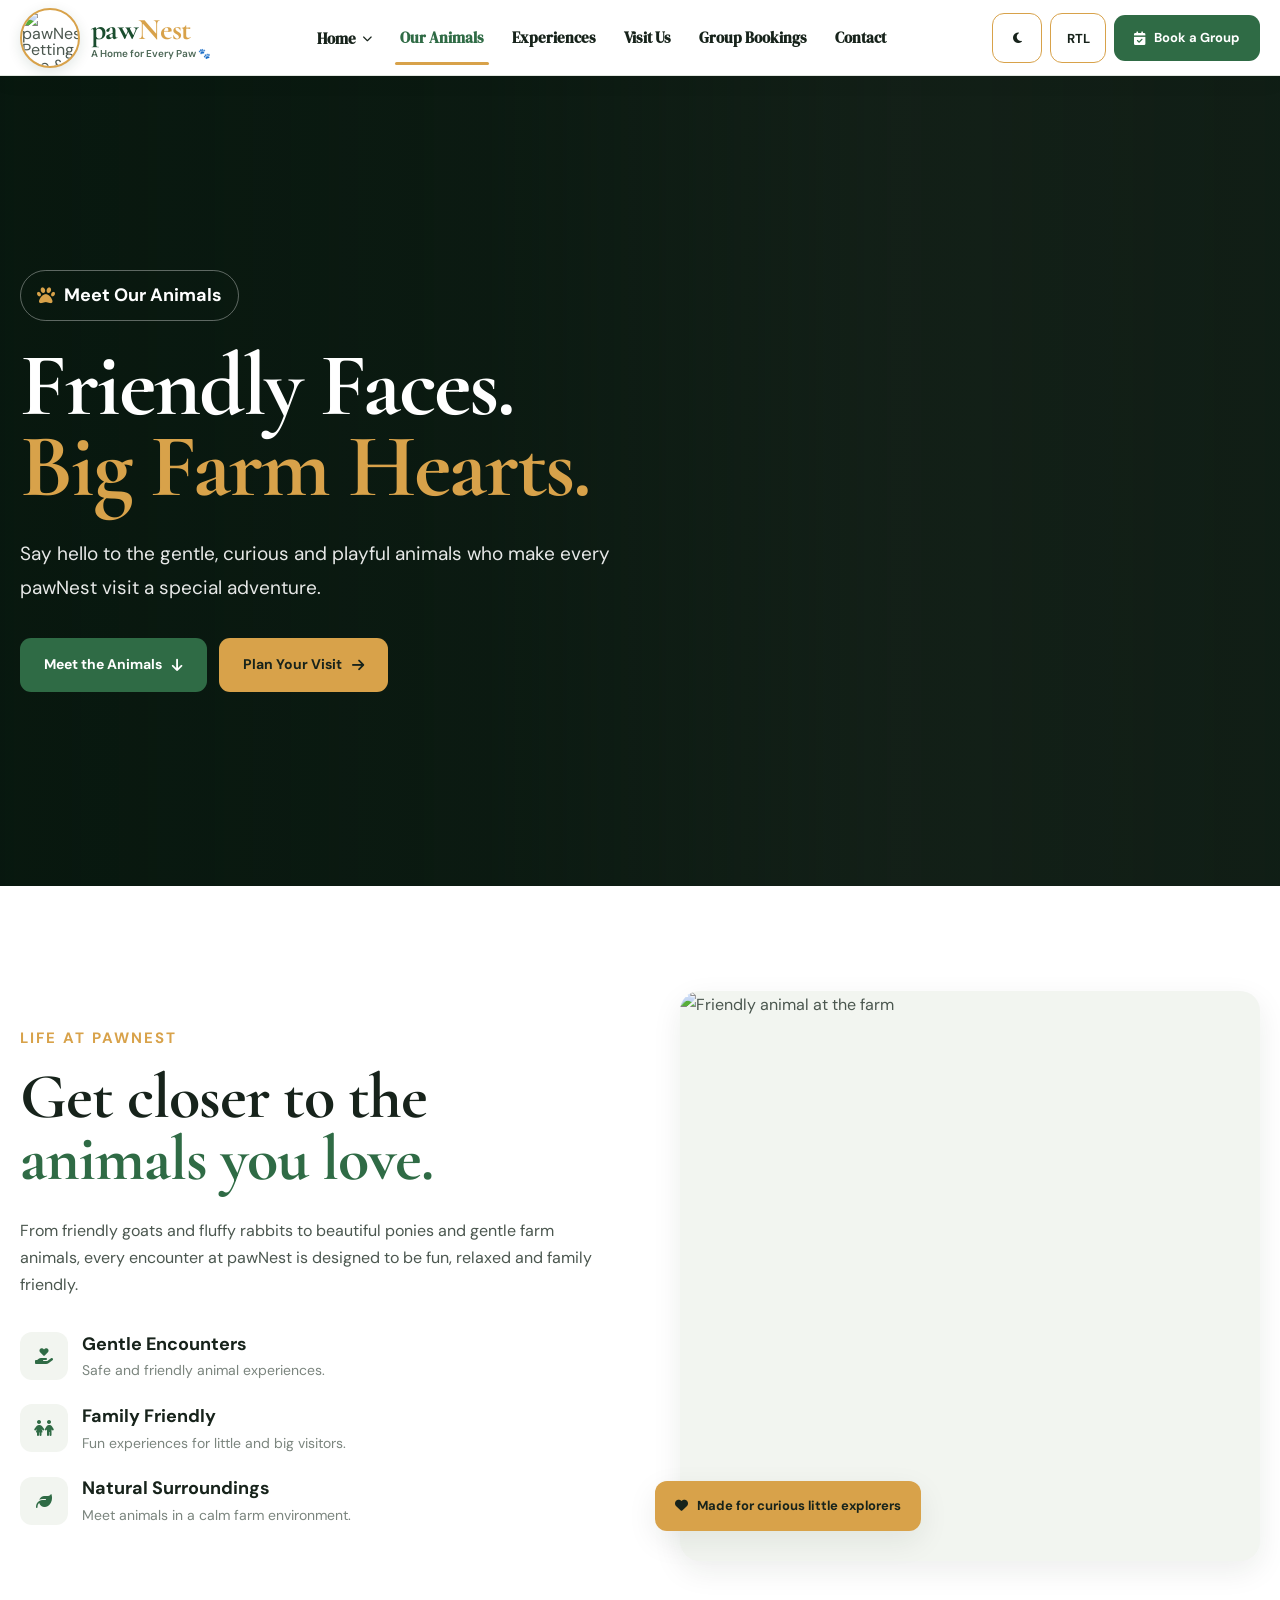
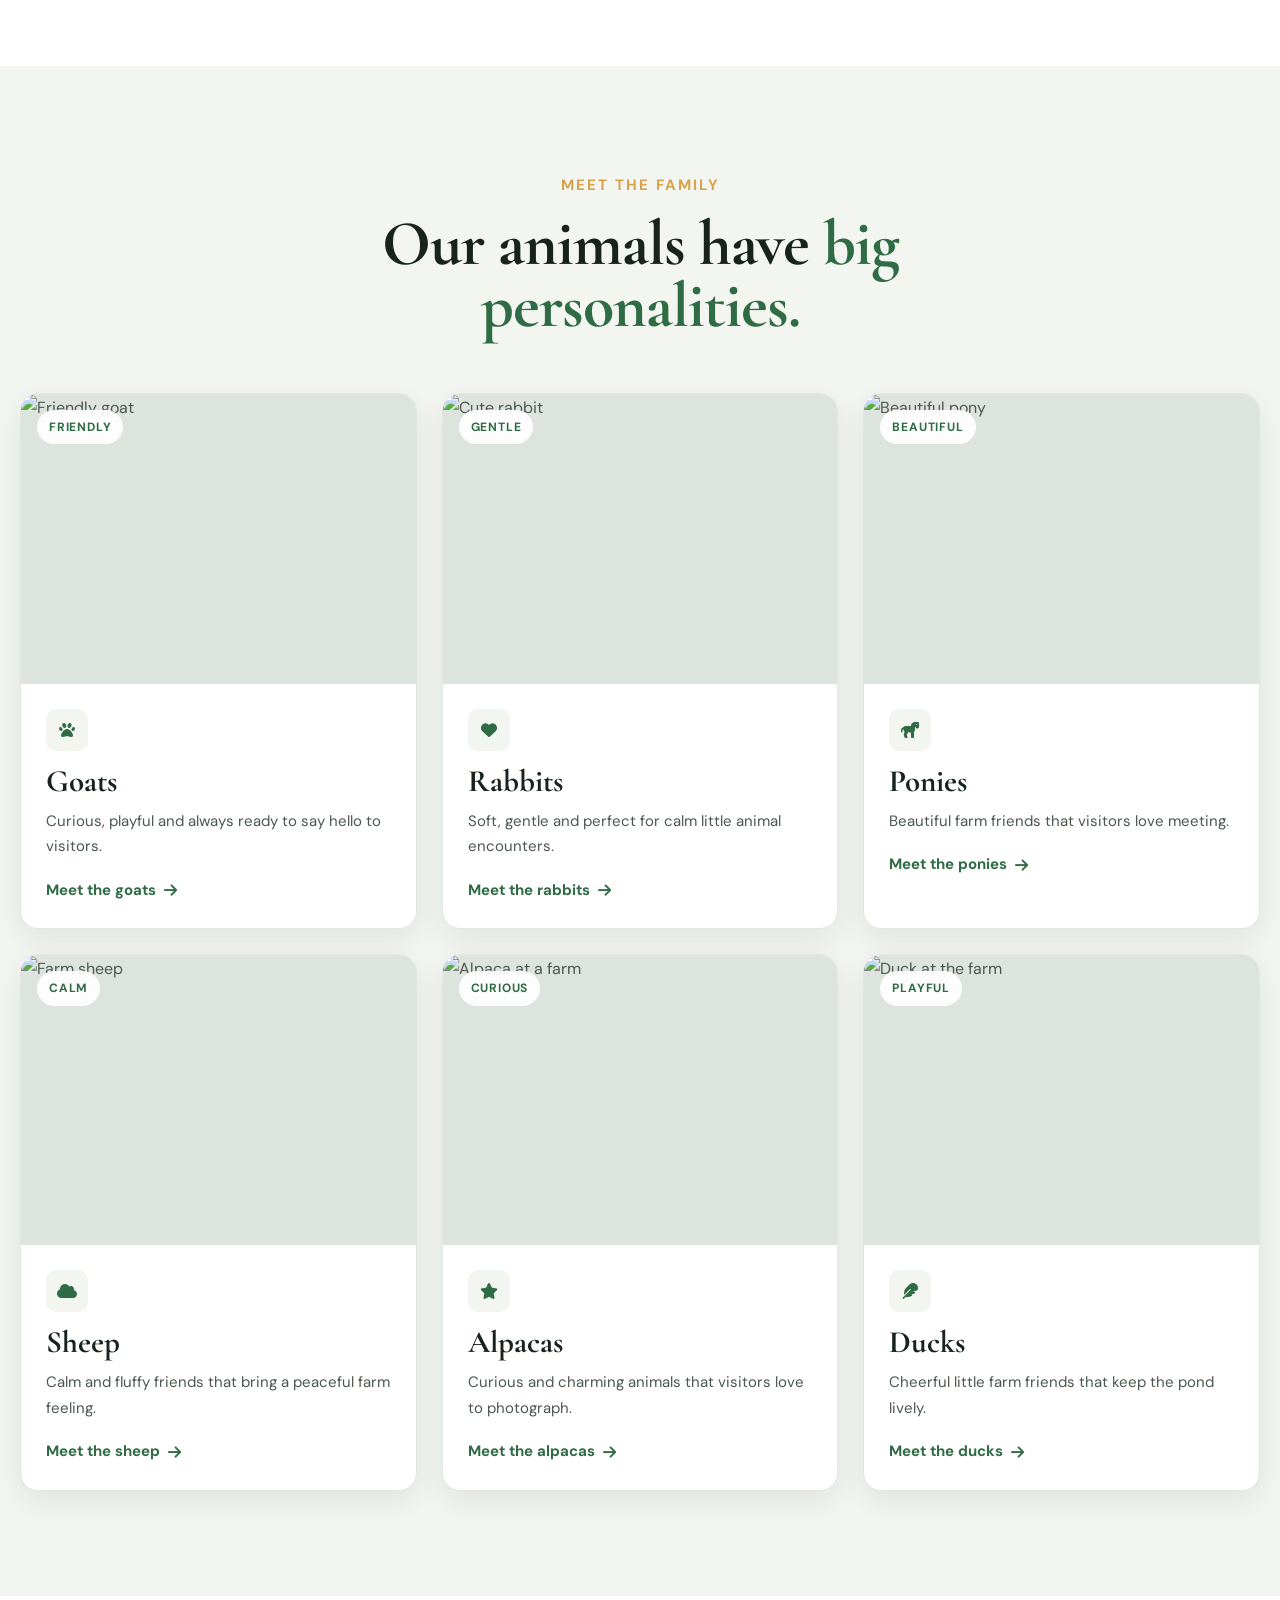
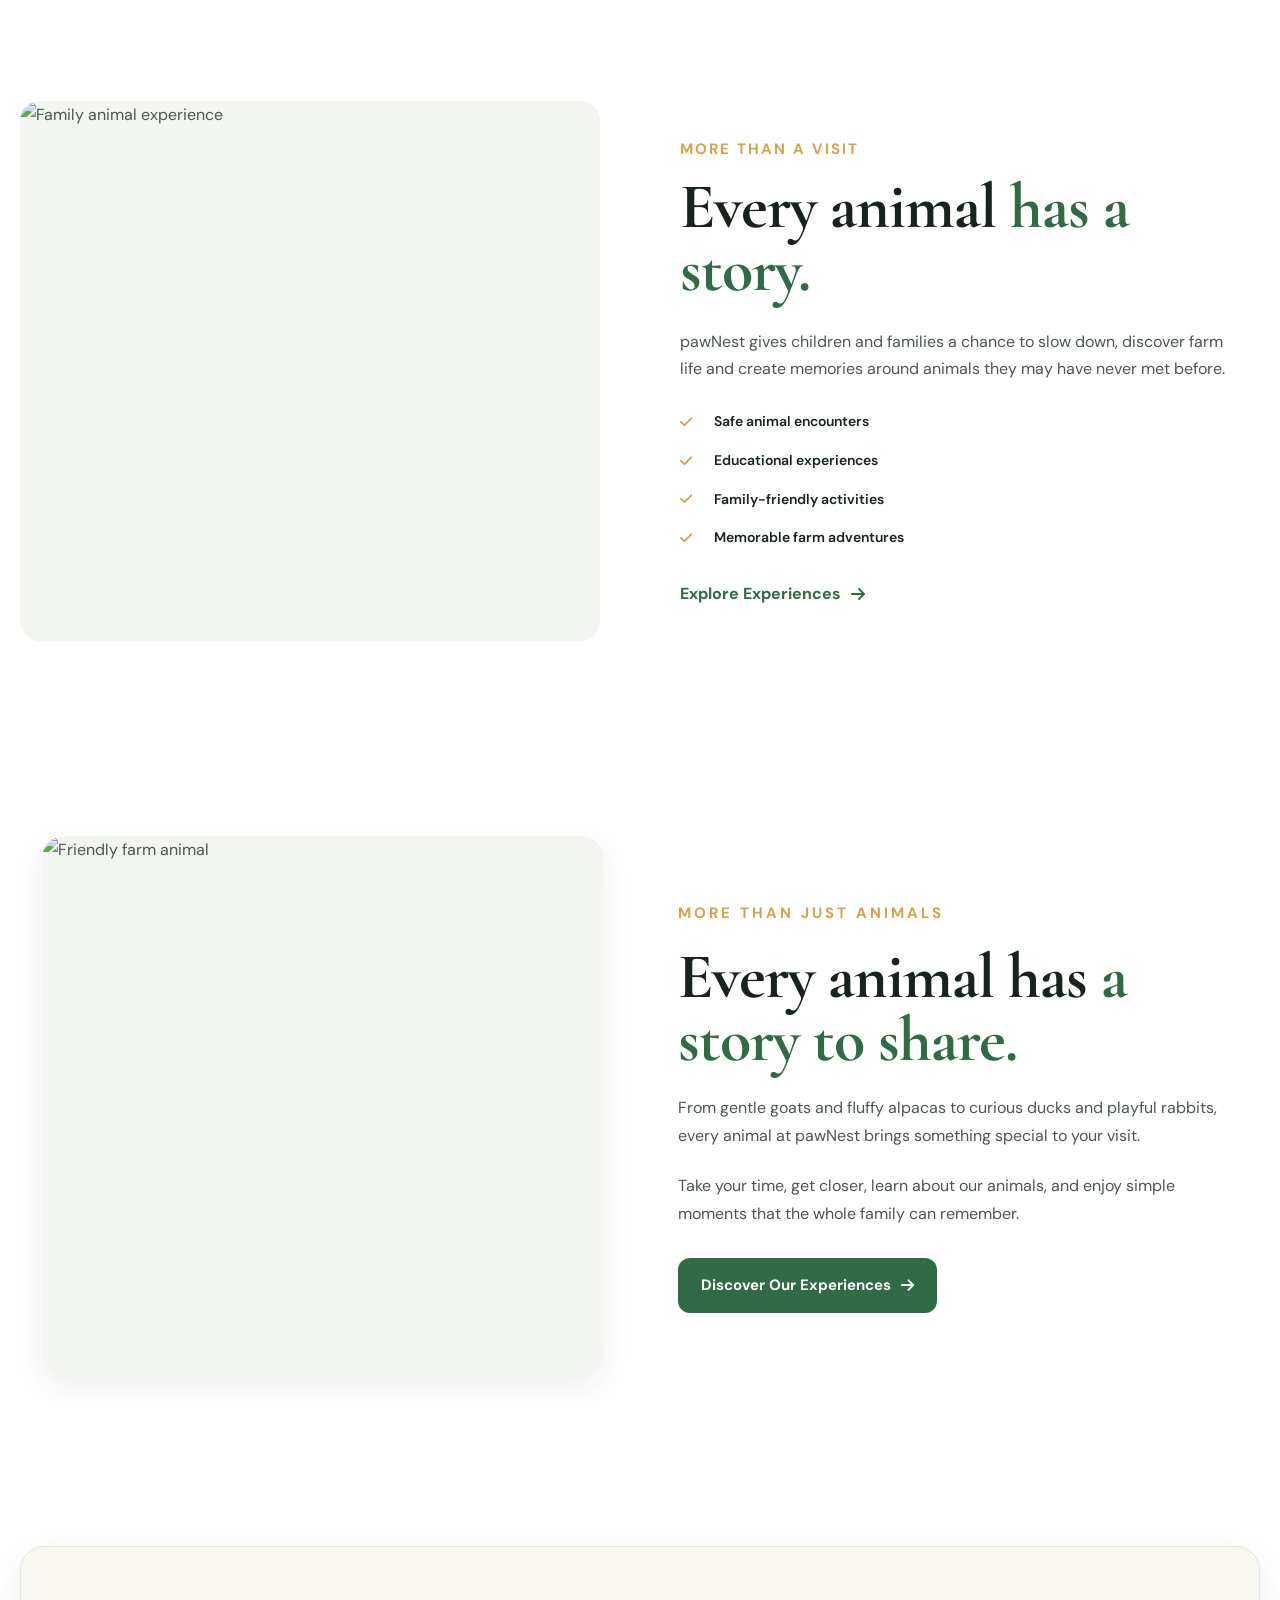
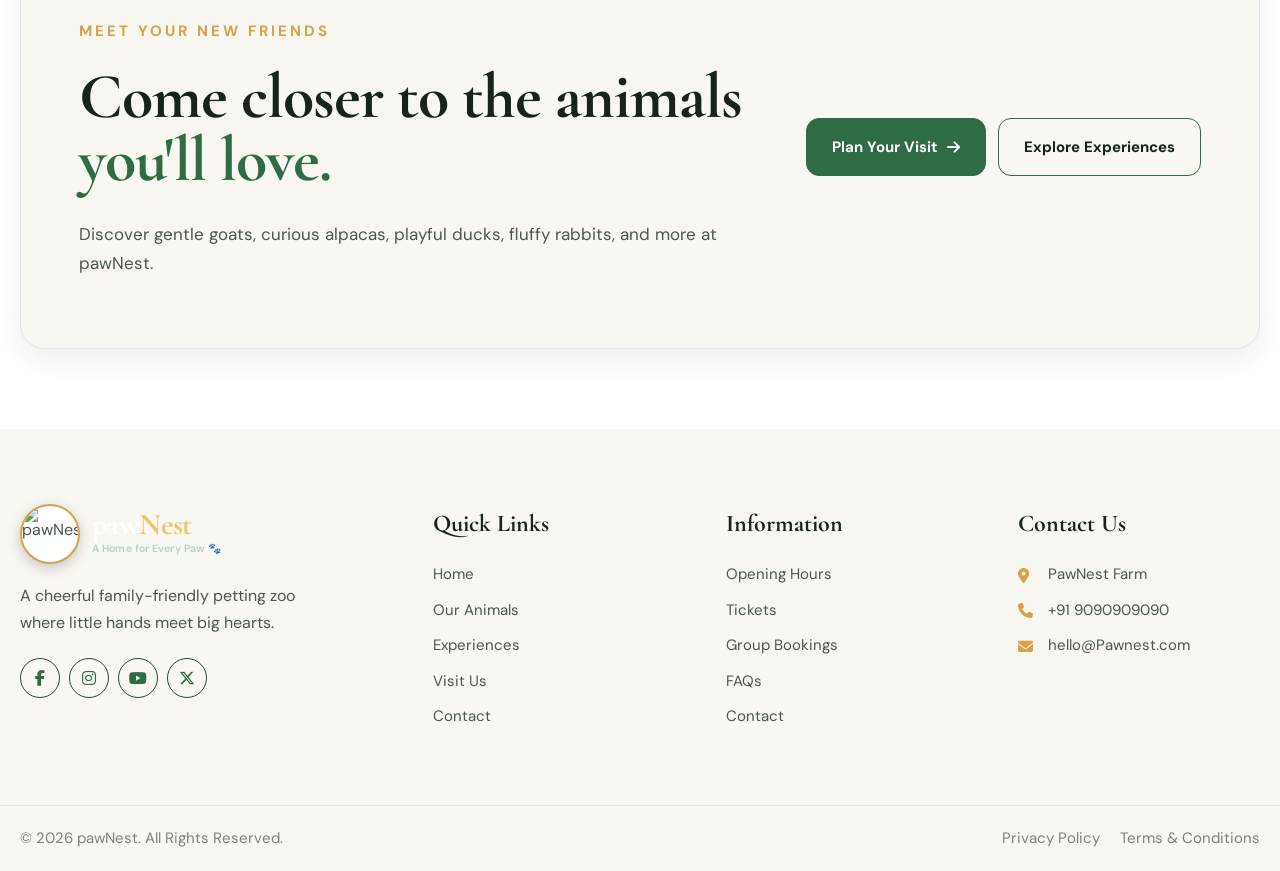
==== animals.html @ 0f644905 "Add files via upload" ====
<!DOCTYPE html>
<html lang="en" dir="ltr">

<head>
    <meta charset="UTF-8">
    <meta name="viewport" content="width=device-width, initial-scale=1.0">

    <title>Our Animals | pawNest</title>

    <!-- Google Fonts -->
    <link rel="preconnect" href="https://fonts.googleapis.com">
    <link rel="preconnect" href="https://fonts.gstatic.com" crossorigin>

    <link
        href="https://fonts.googleapis.com/css2?family=Cormorant+Garamond:ital,wght@0,500;0,600;0,700;1,600;1,700&family=DM+Sans:ital,wght@0,400;0,500;0,600;0,700;1,400&family=DM+Serif+Display:ital@0;1&display=swap"
        rel="stylesheet">

    <!-- Font Awesome -->
    <link
        rel="stylesheet"
        href="https://cdnjs.cloudflare.com/ajax/libs/font-awesome/6.5.2/css/all.min.css">

    <!-- CSS -->
    <link rel="stylesheet" href="animals.css">

    <!-- Instant Theme and RTL Initialization -->
    <style id="themeAntiFlash">html.dark-mode { background-color: #111814; color-scheme: dark; } html.dark-mode .header { background: rgba(24,33,27,0.96) !important; border-bottom-color: #2B3830 !important; }</style>
    <script>
        (function() {
            var theme = localStorage.getItem("farmTheme") || localStorage.getItem("zoopark-theme") || localStorage.getItem("pawnest-theme");
            if (theme === "dark") {
                document.documentElement.classList.add("dark-mode");
                if (document.body) {
                    document.body.classList.add("dark-mode");
                } else {
                    document.addEventListener("DOMContentLoaded", function() {
                        document.body.classList.add("dark-mode");
                    });
                }
            }
            var dir = localStorage.getItem("farmDirection") || localStorage.getItem("zoopark-direction");
            if (dir === "rtl") {
                document.documentElement.setAttribute("dir", "rtl");
            }
        })();
    </script>
</head>

<body>

    <!-- =====================================================
         HEADER
    ====================================================== -->

    <header class="header" id="header">

        <div class="header-container">

            <!-- LOGO -->

            <a href="index.html" class="logo">

                <span class="logo-image">
                    <img
                        src="photos/logo4.jpeg"
                        alt="pawNest Petting Zoo & Animal Farm">
                </span>

                <span class="logo-brand">

                    <span class="logo-text">
                        <span class="logo-main">paw</span><span class="logo-accent">Nest</span>
                    </span>

                    <small class="logo-caption">
                        A Home for Every Paw 🐾
                    </small>

                </span>

            </a>


            <!-- NAVIGATION -->

            <nav class="nav" id="mainNav">

                <div class="nav-item dropdown">

                    <button
                        class="nav-link dropdown-toggle"
                        id="homeDropdownBtn"
                        type="button">

                        Home

                        <i class="fa-solid fa-chevron-down"></i>

                    </button>

                    <div class="dropdown-menu">

                        <a href="index.html">
                            Home 1
                        </a>

                        <a href="home2.html">
                            Home 2
                        </a>

                    </div>

                </div>


                <div class="nav-item">

                    <a
                        href="animals.html"
                        class="nav-link active">

                        Our Animals

                    </a>

                </div>


                <div class="nav-item">

                    <a
                        href="experience.html"
                        class="nav-link">

                        Experiences

                    </a>

                </div>


                <div class="nav-item">

                    <a
                        href="visit.html"
                        class="nav-link">

                        Visit Us

                    </a>

                </div>


                <div class="nav-item">

                    <a
                        href="groupbooking.html"
                        class="nav-link">

                        Group Bookings

                    </a>

                </div>


                <div class="nav-item">

                    <a
                        href="contact.html"
                        class="nav-link">

                        Contact

                    </a>

                </div>

            </nav>


            <!-- HEADER ACTIONS -->

             <div class="header-actions">

            <button
                class="header-control"
                id="themeToggle"
                type="button"
                aria-label="Toggle dark mode"
            >
                <i class="fa-solid fa-moon"></i>
            </button>


            <button
                class="header-control"
                id="rtlToggle"
                type="button"
                aria-label="Toggle RTL layout"
            >
                <span>RTL</span>
            </button>


               


                <a
                    href="book.html"
                    class="header-cta">

                    <i class="fa-solid fa-calendar-check"></i>

                    Book a Group

                </a>

            </div>


            <!-- MOBILE MENU -->

            <button
                class="mobile-menu-btn"
                id="mobileMenuBtn"
                type="button"
                aria-label="Open menu">

                <i class="fa-solid fa-bars"></i>

            </button>

        </div>

    </header>



    <!-- =====================================================
         MAIN
    ====================================================== -->

    <main>


        <!-- =================================================
             HERO
        ================================================== -->

        <section class="animals-hero">

            <div class="animals-hero-image"></div>

            <div class="hero-overlay"></div>


            <div class="hero-content container reveal">

                <div class="hero-badge">

                    <i class="fa-solid fa-paw"></i>

                    Meet Our Animals

                </div>


                <h1>

                    Friendly Faces.

                    <span>
                        Big Farm Hearts.
                    </span>

                </h1>


                <p>
                    Say hello to the gentle, curious and playful animals
                    who make every pawNest visit a special adventure.
                </p>


                <div class="hero-buttons">

                    <a
                        href="#animals"
                        class="btn btn-primary">

                        Meet the Animals

                        <i class="fa-solid fa-arrow-down"></i>

                    </a>


                    <a
                        href="visit.html"
                        class="btn btn-secondary">

                        Plan Your Visit

                        <i class="fa-solid fa-arrow-right"></i>

                    </a>

                </div>

            </div>

        </section>



        <!-- =================================================
             INTRO
        ================================================== -->

        <section class="section animal-intro">

            <div class="container intro-grid">


                <div class="intro-content reveal-left">

                    <span class="section-label">
                        LIFE AT PAWNEST
                    </span>


                    <h2>

                        Get closer to the

                        <span>
                            animals you love.
                        </span>

                    </h2>


                    <p>
                        From friendly goats and fluffy rabbits to
                        beautiful ponies and gentle farm animals,
                        every encounter at pawNest is designed to be
                        fun, relaxed and family friendly.
                    </p>


                    <div class="intro-points">


                        <div class="intro-point">

                            <div class="point-icon">
                                <i class="fa-solid fa-hand-holding-heart"></i>
                            </div>

                            <div>

                                <h3>
                                    Gentle Encounters
                                </h3>

                                <p>
                                    Safe and friendly animal experiences.
                                </p>

                            </div>

                        </div>


                        <div class="intro-point">

                            <div class="point-icon">
                                <i class="fa-solid fa-children"></i>
                            </div>

                            <div>

                                <h3>
                                    Family Friendly
                                </h3>

                                <p>
                                    Fun experiences for little and big visitors.
                                </p>

                            </div>

                        </div>


                        <div class="intro-point">

                            <div class="point-icon">
                                <i class="fa-solid fa-leaf"></i>
                            </div>

                            <div>

                                <h3>
                                    Natural Surroundings
                                </h3>

                                <p>
                                    Meet animals in a calm farm environment.
                                </p>

                            </div>

                        </div>


                    </div>

                </div>


                <div class="intro-image reveal-right">

                    <div class="image-frame">

                        <img
                            src="https://images.unsplash.com/photo-1518791841217-8f162f1e1131?auto=format&fit=crop&w=1200&q=85"
                            alt="Friendly animal at the farm">

                    </div>


                    <div class="image-note">

                        <i class="fa-solid fa-heart"></i>

                        Made for curious little explorers

                    </div>

                </div>

            </div>

        </section>



        <!-- =================================================
             ANIMALS
        ================================================== -->

        <section
            class="section animals-section"
            id="animals">

            <div class="container">


                <div class="section-heading reveal">

                    <span class="section-label">
                        MEET THE FAMILY
                    </span>

                    <h2>

                        Our animals have

                        <span>
                            big personalities.
                        </span>

                    </h2>

                </div>


                <div class="animals-grid">


                    <!-- GOAT -->

                    <article class="animal-card reveal">

                        <div class="animal-image">

                            <img
                                src="https://images.unsplash.com/photo-1524024973431-2ad916746881?auto=format&fit=crop&w=900&q=85"
                                alt="Friendly goat">

                            <span class="animal-tag">
                                Friendly
                            </span>

                        </div>


                        <div class="animal-content">

                            <div class="animal-icon">
                                <i class="fa-solid fa-paw"></i>
                            </div>

                            <h3>
                                Goats
                            </h3>

                            <p>
                                Curious, playful and always ready
                                to say hello to visitors.
                            </p>

                            <a
                                href="#"
                                class="animal-link">

                                Meet the goats

                                <i class="fa-solid fa-arrow-right"></i>

                            </a>

                        </div>

                    </article>



                    <!-- RABBIT -->

                    <article class="animal-card reveal">

                        <div class="animal-image">

                            <img
                                src="https://images.unsplash.com/photo-1585110396000-c9ffd4e4b308?auto=format&fit=crop&w=900&q=85"
                                alt="Cute rabbit">

                            <span class="animal-tag">
                                Gentle
                            </span>

                        </div>


                        <div class="animal-content">

                            <div class="animal-icon">
                                <i class="fa-solid fa-heart"></i>
                            </div>

                            <h3>
                                Rabbits
                            </h3>

                            <p>
                                Soft, gentle and perfect for
                                calm little animal encounters.
                            </p>

                            <a
                                href="#"
                                class="animal-link">

                                Meet the rabbits

                                <i class="fa-solid fa-arrow-right"></i>

                            </a>

                        </div>

                    </article>



                    <!-- PONIES -->

                    <article class="animal-card reveal">

                        <div class="animal-image">

                            <img
                                src="https://images.unsplash.com/photo-1553284965-83fd3e82fa5a?auto=format&fit=crop&w=900&q=85"
                                alt="Beautiful pony">

                            <span class="animal-tag">
                                Beautiful
                            </span>

                        </div>


                        <div class="animal-content">

                            <div class="animal-icon">
                                <i class="fa-solid fa-horse"></i>
                            </div>

                            <h3>
                                Ponies
                            </h3>

                            <p>
                                Beautiful farm friends that
                                visitors love meeting.
                            </p>

                            <a
                                href="#"
                                class="animal-link">

                                Meet the ponies

                                <i class="fa-solid fa-arrow-right"></i>

                            </a>

                        </div>

                    </article>



                    <!-- SHEEP -->

                    <article class="animal-card reveal">

                        <div class="animal-image">

                            <img
                                src="https://images.unsplash.com/photo-1484557985045-edf25e08da73?auto=format&fit=crop&w=900&q=85"
                                alt="Farm sheep">

                            <span class="animal-tag">
                                Calm
                            </span>

                        </div>


                        <div class="animal-content">

                            <div class="animal-icon">
                                <i class="fa-solid fa-cloud"></i>
                            </div>

                            <h3>
                                Sheep
                            </h3>

                            <p>
                                Calm and fluffy friends that
                                bring a peaceful farm feeling.
                            </p>

                            <a
                                href="#"
                                class="animal-link">

                                Meet the sheep

                                <i class="fa-solid fa-arrow-right"></i>

                            </a>

                        </div>

                    </article>



                    <!-- ALPACAS -->

                    <article class="animal-card reveal">

                        <div class="animal-image">

                            <img
                                src="https://images.unsplash.com/photo-1516467508483-a7212febe31a?auto=format&fit=crop&w=1200&q=85"
                                alt="Alpaca at a farm">

                            <span class="animal-tag">
                                Curious
                            </span>

                        </div>


                        <div class="animal-content">

                            <div class="animal-icon">
                                <i class="fa-solid fa-star"></i>
                            </div>

                            <h3>
                                Alpacas
                            </h3>

                            <p>
                                Curious and charming animals
                                that visitors love to photograph.
                            </p>

                            <a
                                href="#"
                                class="animal-link">

                                Meet the alpacas

                                <i class="fa-solid fa-arrow-right"></i>

                            </a>

                        </div>

                    </article>



                    <!-- DUCKS -->

                    <article class="animal-card reveal">

                        <div class="animal-image">

                            <img
                                src="https://images.unsplash.com/photo-1548550023-2bdb3c5beed7?auto=format&fit=crop&w=1200&q=85"
                                alt="Duck at the farm">

                            <span class="animal-tag">
                                Playful
                            </span>

                        </div>


                        <div class="animal-content">

                            <div class="animal-icon">
                                <i class="fa-solid fa-feather"></i>
                            </div>

                            <h3>
                                Ducks
                            </h3>

                            <p>
                                Cheerful little farm friends
                                that keep the pond lively.
                            </p>

                            <a
                                href="#"
                                class="animal-link">

                                Meet the ducks

                                <i class="fa-solid fa-arrow-right"></i>

                            </a>

                        </div>

                    </article>

                </div>

            </div>

        </section>



        <!-- =================================================
             EXPERIENCE
        ================================================== -->

        <section class="section animal-experience">

            <div class="container experience-layout">


                <div class="experience-image reveal-left">

                    <img
                        src="https://images.unsplash.com/photo-1596461404969-9ae70f2830c1?auto=format&fit=crop&w=1200&q=85"
                        alt="Family animal experience">

                </div>


                <div class="experience-content reveal-right">

                    <span class="section-label">
                        MORE THAN A VISIT
                    </span>


                    <h2>

                        Every animal

                        <span>
                            has a story.
                        </span>

                    </h2>


                    <p>
                        pawNest gives children and families a chance
                        to slow down, discover farm life and create
                        memories around animals they may have never
                        met before.
                    </p>


                    <div class="experience-features">

                        <div>
                            <i class="fa-solid fa-check"></i>
                            Safe animal encounters
                        </div>

                        <div>
                            <i class="fa-solid fa-check"></i>
                            Educational experiences
                        </div>

                        <div>
                            <i class="fa-solid fa-check"></i>
                            Family-friendly activities
                        </div>

                        <div>
                            <i class="fa-solid fa-check"></i>
                            Memorable farm adventures
                        </div>

                    </div>


                    <a
                        href="experience.html"
                        class="text-button">

                        Explore Experiences

                        <i class="fa-solid fa-arrow-right"></i>

                    </a>

                </div>

            </div>

        </section>



        <!-- =================================================
             ANIMAL STORY
        ================================================== -->

        <section class="animal-story-section">

            <div class="animal-story-container">


                <div class="animal-story-image">

                    <img
                        src="https://images.unsplash.com/photo-1530281700549-e82e7bf110d6?auto=format&fit=crop&w=1400&q=85"
                        alt="Friendly farm animal">

                </div>


                <div class="animal-story-content">

                    <span class="section-eyebrow">
                        MORE THAN JUST ANIMALS
                    </span>


                    <h2>

                        Every animal has

                        <span>
                            a story to share.
                        </span>

                    </h2>


                    <p>
                        From gentle goats and fluffy alpacas to curious ducks
                        and playful rabbits, every animal at pawNest brings
                        something special to your visit.
                    </p>


                    <p>
                        Take your time, get closer, learn about our animals,
                        and enjoy simple moments that the whole family can remember.
                    </p>


                    <a
                        href="experience.html"
                        class="story-btn">

                        Discover Our Experiences

                        <i class="fa-solid fa-arrow-right"></i>

                    </a>

                </div>

            </div>

        </section>



        <!-- =================================================
             CTA
        ================================================== -->

        <section class="animals-cta-section">

            <div class="animals-cta">


                <div class="animals-cta-content">

                    <span class="cta-eyebrow">
                        MEET YOUR NEW FRIENDS
                    </span>


                    <h2>

                        Come closer to the animals

                        <span>
                            you'll love.
                        </span>

                    </h2>


                    <p>
                        Discover gentle goats, curious alpacas, playful ducks,
                        fluffy rabbits, and more at pawNest.
                    </p>

                </div>


                <div class="animals-cta-actions">

                    <a
                        href="visit.html"
                        class="cta-btn cta-primary">

                        Plan Your Visit

                        <i class="fa-solid fa-arrow-right"></i>

                    </a>


                    <a
                        href="experience.html"
                        class="cta-btn cta-secondary">

                        Explore Experiences

                    </a>

                </div>

            </div>

        </section>



    </main>



    <!-- =====================================================
         FOOTER
    ====================================================== -->

    <footer class="footer">

        <div class="footer-main">

            <div class="container footer-grid">


                <!-- BRAND -->

                <div class="footer-brand">

                    <a
                        href="index.html"
                        class="footer-logo">

                        <span class="footer-logo-image">

                            <img
                                src="photos/logo4.jpeg"
                                alt="pawNest">

                        </span>


                        <span class="footer-logo-brand">

                            <span class="footer-logo-text">

                                <span class="logo-main">
                                    paw
                                </span>

                                <span class="logo-accent">
                                    Nest
                                </span>

                            </span>


                            <small class="footer-logo-caption">
                                A Home for Every Paw 🐾
                            </small>

                        </span>

                    </a>


                    <p>
                        A cheerful family-friendly petting zoo
                        where little hands meet big hearts.
                    </p>


                    <div class="social-links">

                        <a href="#" aria-label="Facebook">
                            <i class="fa-brands fa-facebook-f"></i>
                        </a>

                        <a href="#" aria-label="Instagram">
                            <i class="fa-brands fa-instagram"></i>
                        </a>

                        <a href="#" aria-label="YouTube">
                            <i class="fa-brands fa-youtube"></i>
                        </a>

                        <a href="#" aria-label="X">
                            <i class="fa-brands fa-x-twitter"></i>
                        </a>

                    </div>

                </div>



                <!-- QUICK LINKS -->

                <div class="footer-column">

                    <h3>
                        Quick Links
                    </h3>

                    <a href="index.html">
                        Home
                    </a>

                    <a href="animals.html">
                        Our Animals
                    </a>

                    <a href="experience.html">
                        Experiences
                    </a>

                    <a href="visit.html">
                        Visit Us
                    </a>

                    <a href="contact.html">
                        Contact
                    </a>

                </div>



                <!-- INFORMATION -->

                <div class="footer-column">

                    <h3>
                        Information
                    </h3>

                    <a href="visit.html">
                        Opening Hours
                    </a>

                    <a href="visit.html">
                        Tickets
                    </a>

                    <a href="groupbooking.html">
                        Group Bookings
                    </a>

                    <a href="#">
                        FAQs
                    </a>

                    <a href="contact.html">
                        Contact
                    </a>

                </div>



                <!-- CONTACT -->

                <div class="footer-column contact-column">

                    <h3>
                        Contact Us
                    </h3>


                    <a href="#">

                        <i class="fa-solid fa-location-dot"></i>

                        PawNest Farm

                    </a>


                    <a href="tel:+919090909090">

                        <i class="fa-solid fa-phone"></i>

                        +91 9090909090

                    </a>


                    <a href="mailto:hello@pawnest.com">

                        <i class="fa-solid fa-envelope"></i>

                        hello@Pawnest.com

                    </a>

                </div>

            </div>

        </div>



        <!-- FOOTER BOTTOM -->

        <div class="footer-bottom">

            <div class="container footer-bottom-inner">

                <p>
                    © 2026 pawNest. All Rights Reserved.
                </p>


                <div>

                    <a href="#">
                        Privacy Policy
                    </a>

                    <a href="#">
                        Terms & Conditions
                    </a>

                </div>

            </div>

        </div>

    </footer>



    <script src="animals.js"></script>

</body>
</html>
---- animals.css ----
/* =========================================================
   PAWNEST — OUR ANIMALS
========================================================= */

@import url('https://fonts.googleapis.com/css2?family=Cormorant+Garamond:ital,wght@0,500;0,600;0,700;1,600;1,700&family=DM+Sans:ital,wght@0,400;0,500;0,600;0,700;1,400&family=DM+Serif+Display:ital@0;1&display=swap');


/* =========================================================
   ROOT
========================================================= */

:root {

    --primary: #2F6B45;
    --primary-dark: #214D32;

    --secondary: #D8A24A;

    --dark: #17231B;
    --text: #4B574F;
    --muted: #7B857E;

    --white: #FFFFFF;
    --cream: #F8F7F1;
    --light: #F2F5F0;

    --border: #E2E8E1;

    --section-bg: #FFFFFF;
    --header-bg: #FFFFFF;
    --footer-bg: #F8F7F1;

    --shadow:
        0 10px 30px rgba(23, 35, 27, 0.08);

    --header-height: 76px;

    --transition: 0.35s ease;

    --heading-font: "Cormorant Garamond", serif;
    --body-font: "DM Sans", sans-serif;
    --serif-font: "DM Serif Display", serif;
}


/* =========================================================
   DARK VARIABLES
========================================================= */

body.dark-mode {

    --section-bg: #111713;
    --cream: #161D18;
    --light: #1B241E;

    --dark: #F7F8F5;
    --text: #D6DDD7;
    --muted: #A5AEA7;

    --border: #2A352D;

    --header-bg: #111713;
    --footer-bg: #161D18;

    --shadow:
        0 15px 40px rgba(0, 0, 0, 0.30);
}


/* =========================================================
   RESET
========================================================= */

* {
    margin: 0;
    padding: 0;
    box-sizing: border-box;
}

html {
    scroll-behavior: smooth;
}

body {

    font-family:
        "DM Sans",
        sans-serif;

    background:
        var(--section-bg);

    color:
        var(--text);

    line-height: 1.7;

    overflow-x: hidden;

    transition:
        background 0.35s ease,
        color 0.35s ease;
}

img {
    display: block;
    max-width: 100%;
}

a {
    color: inherit;
    text-decoration: none;
}

button {
    font-family: inherit;
    cursor: pointer;
}

/* =========================================================
   CONTAINER
========================================================= */

.container {
    width: min(1240px, calc(100% - 40px));
    margin: 0 auto;
}


/* =========================================================
   SECTIONS
========================================================= */

.section {
    padding: 105px 0;
    background: var(--section-bg);

    transition:
        background-color 0.3s ease,
        color 0.3s ease;
}


/* =========================================================
   HEADER
========================================================= */

.header {

    position: fixed;

    top: 0;
    left: 0;

    width: 100%;

    height: 76px;

    z-index: 1000;

    background: var(--header-bg);

    border-bottom:
        1px solid var(--border);

    box-shadow:
        0 5px 20px rgba(23, 35, 27, 0.05);

    transition:
        background 0.3s ease,
        border-color 0.3s ease,
        box-shadow 0.3s ease;
}


/* Header after scroll */

.header.scrolled {

    background:
        rgba(255, 255, 255, 0.96);

    backdrop-filter:
        blur(14px);

    -webkit-backdrop-filter:
        blur(14px);

    box-shadow:
        0 8px 25px rgba(23, 35, 27, 0.08);
}


/* =========================================================
   HEADER CONTAINER
========================================================= */
.header-container {

    width:
        min(1240px, calc(100% - 40px));

    height: 76px;
    min-height: 76px;

    margin: 0 auto;

    display: flex;

    align-items: center;

    justify-content: space-between;

    gap: 25px;
}







/* =========================================================
   LOGO
========================================================= */

.logo {

    display: inline-flex;

    align-items: center;

    gap: 11px;

    width: max-content;

    flex-shrink: 0;

    line-height: 1;
}

.logo-image {

    width: 60px;
    height: 60px;

    flex-shrink: 0;

    overflow: hidden;

    display: flex;

    align-items: center;
    justify-content: center;

    border-radius: 50%;

    background: #FFFFFF;

    border:
        2px solid var(--secondary);

    box-shadow:
        0 4px 14px rgba(20, 56, 33, 0.12);
}

.logo-image img {

    width: 100%;
    height: 100%;

    object-fit: cover;
}

.logo-brand {

    display: flex;

    flex-direction: column;

    justify-content: center;

    min-width: max-content;
}

.logo-text {

    display: inline-flex;

    align-items: baseline;

    font-family:
        "Cormorant Garamond",
        serif;

    font-size: 30px;

    font-weight: 700;

    line-height: 0.95;

    letter-spacing:
        -0.02em;
}

.logo-main {

    color:
        #1A4D2E !important;
}

.logo-accent {

    color:
        #D8A24A !important;
}

.logo-caption {

    display: block;

    margin-top: 4px;

    font-family:
        "DM Sans",
        sans-serif;

    font-size: 10px;

    line-height: 1.2;

    font-weight: 600;

    color: #4D6857;

    white-space: nowrap;
}


/* Dark mode logo stays readable */

body.dark-mode .logo-main {
    color: #FFFFFF !important;
}

body.dark-mode .logo-accent {
    color: #F5CE76 !important;
}

body.dark-mode .logo-caption {
    color: #B5D2BF;
}

body.dark-mode .logo-image {

    background: #11281A;

    border-color:
        var(--secondary);

    box-shadow:
        0 4px 14px rgba(0, 0, 0, 0.4);
}


/* =========================================================
   NAVIGATION
========================================================= */

.nav {

    flex: 1;

    display: flex;

    align-items: center;

    justify-content: center;

    gap: 18px;
}

.nav-item {
    position: relative;
}

.nav-link {

    border: 0;

    background: transparent;

    color:
        var(--dark);

    display: inline-flex;

    align-items: center;

    gap: 6px;

    padding:
        8px 5px;

    font-family:
        var(--serif-font, "DM Serif Display", serif);

    font-size: 15px;

    font-weight: 700;

    white-space: nowrap;

    transition:
        color 0.25s ease;
}

.nav-link:hover,
.nav-link.active {

    color: var(--primary);
}

.nav-link::after {

    content: "";

    position: absolute;

    left: 0;
    bottom: -6px;

    width: 0;
    height: 3px;

    background: var(--secondary);

    border-radius: 10px;

    transition: width .3s ease;
}

.nav-link.active::after {
    width: 100%;
}


.dropdown-toggle {

    cursor: pointer;
}

.dropdown-toggle i {

    font-size: 10px;

    transition:
        transform 0.25s ease;
}

.dropdown.open .dropdown-toggle i {

    transform:
        rotate(180deg);
}


/* =========================================================
   DROPDOWN
========================================================= */

.dropdown-menu {

    position: absolute;

    top:
        calc(100% + 13px);

    left: 0;

    min-width: 165px;

    padding: 8px;

    background:
        var(--white);

    border:
        1px solid var(--border);

    border-radius: 12px;

    box-shadow:
        var(--shadow);

    opacity: 0;

    visibility: hidden;

    transform:
        translateY(8px);

    transition:
        opacity 0.25s ease,
        transform 0.25s ease,
        visibility 0.25s ease;
}

.dropdown:hover .dropdown-menu,
.dropdown.open .dropdown-menu {

    opacity: 1;

    visibility: visible;

    transform:
        translateY(0);
}

.dropdown-menu a {

    display: block;

    padding:
        10px 12px;

    border-radius: 8px;

    color:
        var(--text);

    font-family: var(--serif-font, "DM Serif Display", serif);

    font-size: 14px;

    font-weight: 600;
}

.dropdown-menu a:hover {

    background:
        var(--light);

    color:
        var(--primary);
}


/* =========================================================
   HEADER ACTIONS
/* =========================================================
   HEADER CONTROLS
========================================================= */

.header-actions {

    display: flex;

    align-items: center;

    justify-content: flex-end;

    gap: 8px;

    flex-shrink: 0;
}

.header-control {

    height: 50px;

    min-width: 50px;

    padding:
        0 14px;

    display: inline-flex;

    align-items: center;

    justify-content: center;

    gap: 7px;

    background:
        var(--white);

    color:
        var(--dark);

    border:
        1px solid var(--secondary);

    border-radius: 12px;

    font-size: 13px;

    font-weight: 700;

    transition:
        all var(--transition);
}

#themeToggle {
    min-width: 50px;
    width: 50px;
    padding: 0;
}

#rtlToggle {
    min-width: 56px;
    padding: 0 15px;
}

.header-control:hover {


    color:
        var(--primary);

    background:
        var(--light);
}

.header-control i {
    font-size: 12px;
}


/* BOOK GROUP */

.header-cta {

    height: 46px;

    padding:
        0 20px;

    display: inline-flex;

    align-items: center;

    justify-content: center;

    gap: 9px;

    border-radius: 11px;

    background:
        var(--primary);

    color:
        #FFFFFF;

    font-size: 13px;

    font-weight: 700;

    transition:
        var(--transition);
}

.header-cta:hover {

    background:
        var(--primary-dark);

    transform:
        translateY(-2px);
}


/* =========================================================
   MOBILE BUTTON
========================================================= */

.mobile-menu-btn {

    display: none;

    width: 44px;
    height: 44px;

    margin-left: auto;

    border:
        1px solid #C9D2CB;

    border-radius: 10px;

    background:
        var(--header-bg);

    color:
        var(--dark);

    font-size: 18px;
}


/* =========================================================
   HERO
========================================================= */

.animals-hero {

    position: relative;

    min-height: 550px;

    height: 90vh;

    max-height: none;

    margin-top:
        var(--header-height);

    display: flex;

    align-items: center;

    overflow: hidden;

    background:
        #17231B;
}


/* HERO IMAGE */

.animals-hero-image {

    position: absolute;

    inset: 0;

    background-image:
        url("https://images.unsplash.com/photo-1553284965-83fd3e82fa5a?auto=format&fit=crop&w=2200&q=90");

    background-size: cover;

    /*
       IMPORTANT:
       image slightly UP
       so horse appears higher
    */

    background-position:
        center 38%;

    transform:
        scale(1.05);

    animation:
        heroZoom 12s ease-in-out infinite alternate;

    will-change:
        transform;
}


@keyframes heroZoom {

    from {
        transform:
            scale(1.05);
    }

    to {
        transform:
            scale(1.12);
    }
}


/* HERO DARK OVERLAY */

.hero-overlay {

    position: absolute;

    inset: 0;

    background:
        linear-gradient(90deg,
            rgba(7, 23, 14, 0.92) 0%,
            rgba(7, 23, 14, 0.72) 38%,
            rgba(7, 23, 14, 0.25) 70%,
            rgba(7, 23, 14, 0.40) 100%);
}


/* =========================================================
   HERO CONTENT
========================================================= */

.hero-content {

    position: relative;

    z-index: 2;

    width:
        min(1240px,
            calc(100% - 40px));

    margin-inline:
        auto;

    padding:
        34px 0;

    animation:
        heroContentMove 1s ease-out both;
}

.hero-content h1,
.hero-content>p {
    max-width: 620px;
}


@keyframes heroContentMove {

    from {

        opacity: 0;

        transform:
            translateY(40px);
    }

    to {

        opacity: 1;

        transform:
            translateY(0);
    }
}


/* BADGE */

.hero-badge {

    display: inline-flex;

    align-items: center;

    gap: 9px;

    padding:
        9px 16px;

    border:
        1px solid rgba(255, 255, 255, 0.35);

    border-radius:
        999px;

    color:
        #FFFFFF;

    font-size:
        18px;

    font-weight:
        700;

    margin-bottom:
        25px;
}

.hero-badge i {
    color:
        var(--secondary);
}


/* HERO HEADING */

.hero-content h1 {

    font-family:
        "Cormorant Garamond",
        serif;

    font-size:
        clamp(58px,
            7vw,
            100px);

    line-height:
        0.90;

    letter-spacing:
        -2px;

    color:
        #FFFFFF;

    font-weight:
        700;

    max-width:
        850px;
}

.hero-content h1 span {

    display: block;

    color:
        var(--secondary);
}


/* HERO PARAGRAPH */

.hero-content>p {

    max-width:
        650px;

    margin-top:
        30px;

    color:
        rgba(255, 255, 255, 0.90);

    font-size:
        19px;

    line-height:
        1.8;
}


/* HERO BUTTONS */

.hero-buttons {

    display: flex;

    gap: 12px;

    margin-top:
        32px;
}


/* =========================================================
   BUTTONS
========================================================= */

.btn {

    min-height:
        54px;

    padding:
        0 24px;

    border-radius:
        11px;

    display: inline-flex;

    align-items: center;

    justify-content: center;

    gap: 10px;

    font-size:
        14px;

    font-weight:
        700;

    transition:
        var(--transition);
}

.btn-primary {

    background:
        var(--primary);

    color:
        #FFFFFF;
}

.btn-primary:hover {

    background:
        var(--secondary);

    color:
        var(--dark);

    transform:
        translateY(-3px);
}

.btn-secondary {

    background:
        var(--secondary);

    color:
        var(--dark);
}

.btn-secondary:hover {

    background:
        #FFFFFF;

    color:
        var(--primary);

    transform:
        translateY(-3px);
}


/* =========================================================
   GENERAL SECTIONS
========================================================= */

.section {

    padding:
        105px 0;

    background:
        var(--section-bg);

    transition:
        background 0.35s ease;
}


/* =========================================================
   INTRO
========================================================= */

.intro-grid {

    display: grid;

    grid-template-columns:
        1fr 1fr;

    align-items:
        center;

    gap:
        80px;
}

.section-label {

    display:
        inline-block;

    color:
        var(--secondary);

    font-size:
        15px;

    font-weight:
        700;

    letter-spacing:
        2px;

    text-transform:
        uppercase;

    margin-bottom:
        14px;
}

.intro-content h2,
.section-heading h2,
.experience-content h2,
.animal-story-content h2,
.animals-cta h2 {

    font-family:
        "Cormorant Garamond",
        serif;

    color:
        var(--dark);

    font-size:
        clamp(42px,
            5vw,
            68px);

    line-height:
        0.98;

    font-weight:
        700;

    letter-spacing:
        -1px;
}

.intro-content h2 span,
.section-heading h2 span,
.experience-content h2 span,
.animal-story-content h2 span,
.animals-cta h2 span {

    color:
        var(--primary);
}

.intro-content>p {

    margin-top:
        26px;

    max-width:
        580px;

    color:
        var(--text);

    font-size:
        16px;
}


/* =========================================================
   INTRO POINTS
========================================================= */

.intro-points {

    margin-top:
        30px;

    display:
        grid;

    gap:
        18px;
}

.intro-point {

    display:
        flex;

    align-items:
        center;

    gap:
        14px;
}

.point-icon {

    width:
        48px;

    height:
        48px;

    flex-shrink:
        0;

    border-radius:
        12px;

    background:
        var(--light);

    color:
        var(--primary);

    display:
        grid;

    place-items:
        center;
}

.intro-point h3 {

    color:
        var(--dark);

    font-size:
        18px;
}

.intro-point p {

    color:
        var(--muted);

    font-size:
        14px;
}


/* =========================================================
   IMAGE BOX
========================================================= */

.image-frame {

    height:
        570px;

    border-radius:
        20px;

    overflow:
        hidden;

    box-shadow:
        var(--shadow);

    background:
        var(--light);
}

.image-frame img {

    width:
        100%;

    height:
        100%;

    object-fit:
        cover;

    object-position:
        center;

    animation:
        imageFrameMove 10s ease-in-out infinite alternate;
}


@keyframes imageFrameMove {

    0% {
        transform:
            scale(1.03) translate3d(-6px, 0, 0);
    }

    50% {
        transform:
            scale(1.07) translate3d(6px, -5px, 0);
    }

    100% {
        transform:
            scale(1.11) translate3d(-5px, 5px, 0);
    }
}

.intro-image {

    position:
        relative;
}

.image-note {

    position:
        absolute;

    left:
        -25px;

    bottom:
        30px;

    padding:
        14px 20px;

    border-radius:
        12px;

    background:
        var(--secondary);

    color:
        var(--dark);

    font-size:
        13px;

    font-weight:
        700;

    display:
        flex;

    align-items:
        center;

    gap:
        9px;

    box-shadow:
        var(--shadow);
}


/* =========================================================
   ANIMALS SECTION
========================================================= */

.animals-section {

    background:
        var(--light);
}

.section-heading {

    max-width:
        720px;

    margin:
        0 auto 55px;

    text-align:
        center;
}


/* =========================================================
   ANIMAL GRID
========================================================= */

.animals-grid {

    display:
        grid;

    grid-template-columns:
        repeat(3, 1fr);

    gap:
        25px;
}

.animal-card {

    background:
        var(--section-bg);

    border:
        1px solid var(--border);

    border-radius:
        18px;

    overflow:
        hidden;

    box-shadow:
        var(--shadow);

    transition:
        transform 0.35s ease,
        box-shadow 0.35s ease;
}

.animal-card:hover {

    transform:
        translateY(-8px);

    box-shadow:
        0 18px 45px rgba(23, 35, 27, 0.14);
}


/* =========================================================
   ANIMAL IMAGE FIXED BOX
========================================================= */

.animal-image {

    width:
        100%;

    height:
        290px;

    position:
        relative;

    overflow:
        hidden;

    background:
        #DDE3DD;
}

.animal-image img {

    width:
        100%;

    height:
        100%;

    display:
        block;

    object-fit:
        cover;

    object-position:
        center;

    transition:
        transform 0.7s ease;
}

.animal-card:hover .animal-image img {

    transform:
        scale(1.06);
}

.animal-tag {

    position:
        absolute;

    top:
        16px;

    left:
        16px;

    padding:
        7px 12px;

    border-radius:
        999px;

    background:
        rgba(255, 255, 255, 0.92);

    color:
        var(--primary);

    font-size:
        12px;

    font-weight:
        700;

    text-transform:
        uppercase;

    letter-spacing:
        .8px;
}


/* =========================================================
   ANIMAL CONTENT
========================================================= */

.animal-content {

    padding:
        25px;
}

.animal-icon {

    width:
        42px;

    height:
        42px;

    border-radius:
        10px;

    background:
        var(--light);

    color:
        var(--primary);

    display:
        grid;

    place-items:
        center;

    margin-bottom:
        15px;
}

.animal-content h3 {

    color:
        var(--dark);

    font-family:
        "Cormorant Garamond",
        serif;

    font-size:
        31px;

    line-height:
        1;
}

.animal-content p {

    margin-top:
        12px;

    color:
        var(--text);

    font-size:
        15px;

    line-height:
        1.7;
}

.animal-link {

    display:
        inline-flex;

    align-items:
        center;

    gap:
        8px;

    margin-top:
        18px;

    color:
        var(--primary);

    font-size:
        15px;

    font-weight:
        700;
}

.animal-link i {

    transition:
        transform 0.3s ease;
}

.animal-card:hover .animal-link i {

    transform:
        translateX(5px);
}


/* =========================================================
   EXPERIENCE
========================================================= */

.animal-experience {

    background:
        var(--section-bg);
}

.experience-layout {

    display:
        grid;

    grid-template-columns:
        1fr 1fr;

    gap:
        80px;

    align-items:
        center;
}

.experience-image {

    height:
        540px;

    overflow:
        hidden;

    border-radius:
        20px;

    background:
        var(--light);
}

.experience-image img {

    width:
        100%;

    height:
        100%;

    object-fit:
        cover;

    object-position:
        center;

    animation:
        experienceImageMove 10s ease-in-out infinite alternate;
}


@keyframes experienceImageMove {

    0% {
        transform:
            scale(1.03) translate3d(-5px, 0, 0);
    }

    50% {
        transform:
            scale(1.07) translate3d(5px, -5px, 0);
    }

    100% {
        transform:
            scale(1.10) translate3d(-5px, 5px, 0);
    }
}

.experience-content>p {

    margin-top:
        26px;

    color:
        var(--text);

    max-width:
        550px;
}

.experience-features {

    margin-top:
        28px;

    display:
        grid;

    gap:
        15px;
}

.experience-features div {

    display:
        flex;

    align-items:
        center;

    gap:
        12px;

    color:
        var(--dark);

    font-size:
        14px;

    font-weight:
        600;
}

.experience-features i {

    color:
        var(--secondary);

    width:
        22px;
}

.text-button {

    display:
        inline-flex;

    align-items:
        center;

    gap:
        10px;

    margin-top:
        30px;

    color:
        var(--primary);

    font-size:
        16px;

    font-weight:
        700;
}


/* =========================================================
   ANIMAL STORY
========================================================= */

.animal-story-section {

    padding:
        90px 22px;

    background:
        var(--section-bg);
}

.animal-story-container {

    width:
        min(1240px,
            calc(100% - 40px));

    margin:
        0 auto;

    display:
        grid;

    grid-template-columns:
        1fr 1fr;

    align-items:
        center;

    gap:
        75px;
}

.animal-story-image {

    height:
        540px;

    overflow:
        hidden;

    border-radius:
        22px;

    background:
        var(--light);

    box-shadow:
        var(--shadow);
}

.animal-story-image img {

    width:
        100%;

    height:
        100%;

    object-fit:
        cover;

    object-position:
        center;

    animation:
        storyImageMove 10s ease-in-out infinite alternate;
}


@keyframes storyImageMove {

    from {
        transform:
            scale(1.03) translate3d(-5px, 0, 0);
    }

    to {
        transform:
            scale(1.09) translate3d(5px, -4px, 0);
    }
}

.animal-story-content {

    max-width:
        560px;
}

.section-eyebrow {

    display:
        inline-block;

    margin-bottom:
        20px;

    color:
        var(--secondary);

    font-size:
        15px;

    font-weight:
        700;

    letter-spacing:
        3px;
}

.animal-story-content p {

    margin-top:
        22px;

    color:
        var(--text);

    font-size:
        16px;

    line-height:
        1.75;
}

.story-btn {

    display:
        inline-flex;

    align-items:
        center;

    gap:
        10px;

    margin-top:
        30px;

    padding:
        15px 23px;

    border-radius:
        12px;

    background:
        var(--primary);

    color:
        #FFFFFF;

    font-size:
        15px;

    font-weight:
        700;

    transition:
        var(--transition);
}

.story-btn:hover {

    background:
        var(--primary-dark);

    transform:
        translateY(-2px);
}


/* =========================================================
   CTA
========================================================= */

.animals-cta-section {

    padding:
        80px 0;

    background:
        var(--section-bg);
}

.animals-cta {

    width:
        min(1240px,
            calc(100% - 40px));

    margin:
        0 auto;

    padding:
        70px 58px;

    background:
        var(--cream);

    border:
        1px solid var(--border);

    border-radius:
        24px;

    box-shadow:
        var(--shadow);

    display:
        flex;

    align-items:
        center;

    justify-content:
        space-between;

    gap:
        50px;
}

.animals-cta-content {

    max-width:
        760px;
}

.cta-eyebrow {

    display:
        inline-block;

    margin-bottom:
        22px;

    color:
        var(--secondary);

    font-size:
        15px;

    font-weight:
        700;

    letter-spacing:
        3px;
}

.animals-cta p {

    max-width:
        700px;

    margin-top:
        28px;

    color:
        var(--text);

    font-size:
        17px;

    line-height:
        1.7;
}

.animals-cta-actions {

    display:
        flex;

    align-items:
        center;

    gap:
        12px;

    flex-shrink:
        0;
}

.cta-btn {

    min-height:
        58px;

    padding:
        0 25px;

    border-radius:
        13px;

    display:
        inline-flex;

    align-items:
        center;

    justify-content:
        center;

    gap:
        10px;

    font-size:
        15px;

    font-weight:
        700;

    transition:
        var(--transition);
}

.cta-primary {

    background:
        var(--primary);

    color:
        #FFFFFF;

    border:
        1px solid var(--primary);
}

.cta-primary:hover {

    background:
        var(--primary-dark);

    transform:
        translateY(-2px);
}

.cta-secondary {

    background:
        transparent;

    color:
        var(--dark);

    border:
        1px solid var(--primary);
}

.cta-secondary:hover {

    background:
        var(--primary);

    color:
        #FFFFFF;

    transform:
        translateY(-2px);
}


/* =========================================================
   FOOTER
========================================================= */

/*.footer {

    background:
        var(--footer-bg);

    border-top:
        1px solid
        var(--border);

    transition:
        background 0.35s ease;
}

.footer-main {

    padding:
        70px 0;
}

.footer-grid {

    display:
        grid;

    grid-template-columns:
        1.5fr 1fr 1fr 1.2fr;

    gap:
        45px;
}

/*.footer-logo {

    display:
        inline-flex;

    align-items:
        center;

    gap:
        11px;
        transform: translateX(-30px);
        font-size: 20px;
}

.footer-logo-image {

    width:
        55px;

    height:
        55px;

    overflow:
        hidden;

    border-radius:
        50%;

    border:
        2px solid
        var(--secondary);
}

.footer-logo-image img {

    width:
        100%;

    height:
        100%;

    object-fit:
        cover;
}

.footer-logo-brand {

    display:
        flex;

    flex-direction:
        column;
}

.footer-logo-text {

    font-family:
        "Cormorant Garamond",
        serif;

    font-size:
        32px;

    font-weight:
        700;

    line-height:
        1;
}

.footer-logo-caption {

    margin-top:
        4px;

    font-size:
        10px;

    font-weight:
        600;

    color:
        var(--muted);
}

.footer-brand > p {

    margin-top:
        20px;

    max-width:
        300px;

    color:
        var(--text);

    font-size:
        14px;
}

.footer-column {

    display:
        flex;

    flex-direction:
        column;

    gap:
        10px;
}

.footer-column h3 {

    margin-bottom:
        10px;

    color:
        var(--dark);

    font-family:
        "Cormorant Garamond",
        serif;

    font-size:
        23px;

    font-weight:
        700;
}

.footer-column a {

    display:
        inline-flex;

    align-items:
        center;

    gap:
        8px;

    color:
        var(--text);

    font-size:
        14px;

    transition:
        color 0.25s ease;
}

.footer-column a:hover {

    color:
        var(--secondary);
}

.social-links {

    display:
        flex;

    gap:
        8px;

    margin-top:
        20px;
}

.social-links a {

    width:
        35px;

    height:
        35px;

    display:
        grid;

    place-items:
        center;

    border:
        1px solid
        var(--border);

    border-radius:
        9px;

    color:
        var(--primary);

    transition:
        var(--transition);
}

.social-links a:hover {

    background:
        var(--primary);

    border-color:
        var(--primary);

    color:
        #FFFFFF;
}*/


/* FOOTER BOTTOM */

/*.footer-bottom {

    border-top:
        1px solid
        var(--border);
}

.footer-bottom-inner {

    min-height:
        65px;

    display:
        flex;

    align-items:
        center;

    justify-content:
        space-between;
}

.footer-bottom p,
.footer-bottom a {

    color:
        var(--muted);

    font-size:
        11px;
}

.footer-bottom-inner > div {

    display:
        flex;

    gap:
        20px;
}*/
.footer {

    background: var(--footer-bg);



    transition:
        background 0.35s ease;
}

.footer-main {

    padding: 75px 0;
}

.footer-grid {

    display: grid;

    grid-template-columns:
        1.5fr 1fr 1fr 1fr;

    gap: 50px;
}


/* =========================================================
   FOOTER LOGO
========================================================= */

.footer-logo {
    display: inline-flex;
    align-items: center;
    gap: 12px;
    width: max-content;
    text-decoration: none;
    line-height: 1;
}

.footer-logo-image {
    width: 60px;
    height: 60px;
    border-radius: 50%;
    overflow: hidden;
    background: #FFFFFF;
    border: 2px solid var(--secondary);
    display: flex;
    align-items: center;
    justify-content: center;
    flex-shrink: 0;
    box-shadow: 0 4px 14px rgba(0, 0, 0, 0.2);
    transition: transform 0.3s ease;
}

.footer-logo:hover .footer-logo-image {
    transform: scale(1.05) rotate(-3deg);
}

.footer-logo-image img {
    width: 100%;
    height: 100%;
    object-fit: cover;
    display: block;
}

.footer-logo-brand {
    display: flex;
    flex-direction: column;
    justify-content: center;
    line-height: 1;
}

.footer-logo-text {
    display: inline-flex;
    align-items: baseline;
    font-family: var(--heading-font), "Cormorant Garamond", serif;
    font-size: 30px;
    font-weight: 700;
    line-height: 0.95;
    letter-spacing: -0.02em;
    color: #FFFFFF;
}

.footer-logo-text .logo-main {
    color: #FFFFFF !important;
}

.footer-logo-text .logo-accent {
    color: #F0C36A !important;
}


.footer-logo-caption {
    display: block;
    margin-top: 3.5px;
    font-family: "DM Sans", sans-serif;
    font-size: 10.5px;
    line-height: 1.2;
    font-weight: 600;
    color: #B5D2BF !important;
    letter-spacing: 0.01em;
    white-space: nowrap;
}


.footer-brand>p {

    max-width: 320px;

    margin-top: 18px;

    color: var(--text);

    font-size: 16px;
}


/* =========================================================
   SOCIAL
========================================================= */

.social-links {

    display: flex;

    gap: 9px;

    margin-top: 22px;
}

.social-links a {

    width: 40px;
    height: 40px;

    border:
        1px solid var(--primary-dark);

    border-radius: 50%;

    display: grid;

    place-items: center;

    color: var(--primary);

    transition: var(--transition);
}

.social-links a:hover {

    background: var(--secondary);

    border-color: var(--primary);

    color: white;
}


/* =========================================================
   FOOTER COLUMNS
========================================================= */

.footer-column {

    display: flex;

    flex-direction: column;

    gap: 10px;
}

.footer-column h3 {

    color: var(--dark);

    font-family:
        "Cormorant Garamond",
        serif;

    font-size: 24px;

    margin-bottom: 8px;
}

.footer-column a {

    color: var(--text);

    font-size: 15px;

    transition:
        color var(--transition);
}

.footer-column a:hover {

    color: var(--secondary);
}


/* CONTACT ICONS */

.contact-column a {

    display: flex;

    align-items: center;

    gap: 12px;
}

.contact-column i {

    color: var(--secondary);

    width: 18px;
}


/* =========================================================
 FOOTER BOTTOM
========================================================= */

.footer-bottom {

    border-top:
        1px solid var(--border);

    padding: 20px 0;
}

.footer-bottom-inner {

    display: flex;

    align-items: center;

    justify-content: space-between;

    gap: 20px;
}

.footer-bottom p,
.footer-bottom a {

    color: var(--muted);
    font-size: 15px;
}

.footer-bottom-inner div {

    display: flex;

    gap: 20px;
}

.footer {
    width: 100%;
    background: #F8F7F1;
    color: var(--text);

    transition:
        background 0.35s ease,
        color 0.35s ease;
}

.footer-main,
.footer-bottom {
    background: transparent;
}

body.dark-mode .footer {
    background: #17231B;
}



/* =========================================================
   REVEAL ANIMATION
========================================================= */

.reveal,
.reveal-left,
.reveal-right {

    opacity:
        0;

    transition:
        opacity .9s ease,
        transform 1s ease;
}

.reveal {

    transform:
        translateY(35px);
}

.reveal-left {

    transform:
        translateX(-55px);
}

.reveal-right {

    transform:
        translateX(55px);
}

.reveal.show,
.reveal-left.show,
.reveal-right.show {

    opacity:
        1;

    transform:
        translate(0);
}


/* =========================================================
   DARK MODE — HEADER
========================================================= */

html.dark-mode .header,
body.dark-mode .header {
    background: rgba(24, 33, 27, 0.96);
    border-bottom: 1px solid #2B3830;
    box-shadow: 0 5px 20px rgba(0, 0, 0, 0.18);
}

html.dark-mode .header.scrolled,
body.dark-mode .header.scrolled {
    background: rgba(15, 20, 17, 0.97);
    border-bottom: 1px solid #2B3830;
    backdrop-filter: blur(14px);
    -webkit-backdrop-filter: blur(14px);
    box-shadow: 0 8px 25px rgba(0, 0, 0, 0.35);
}

body.dark-mode .logo-text .logo-main,
body.dark-mode .logo-main {
    color: #FFFFFF;
}

body.dark-mode .logo-text .logo-accent,
body.dark-mode .logo-accent {
    color: #D8A24A;
}

body.dark-mode .logo-caption {
    color: #A5AEA7;
}

body.dark-mode .logo-image {
    background: #11281A;
    border-color: #D8A24A;
    box-shadow: 0 4px 14px rgba(0, 0, 0, 0.4);
}

body.dark-mode .nav-link {
    color: #F5F7F5;
}

body.dark-mode .nav-link:hover,
body.dark-mode .nav-link.active {
    color: #F5CE76;
}

body.dark-mode .header-control {
    color: #F5F7F5;
    border-color: #334139;
    background: #18211B;
}

body.dark-mode .header-control:hover {
    border-color: var(--secondary);
    color: var(--secondary);
    background: #202C24;
}

body.dark-mode .dropdown-menu {

    background:
        #18211B;

    border-color:
        #2B3830;
}

body.dark-mode .dropdown-menu a {

    color:
        #E3EAE5;
}

body.dark-mode .dropdown-menu a:hover {

    background:
        #202C24;

    color:
        #D8A24A;
}

body.dark-mode .section-heading h2,
body.dark-mode .intro-content h2,
body.dark-mode .experience-content h2,
body.dark-mode .animal-story-content h2,
body.dark-mode .animals-cta h2 {

    color:
        #F5F7F3;
}

body.dark-mode .section-heading h2 span,
body.dark-mode .intro-content h2 span,
body.dark-mode .experience-content h2 span,
body.dark-mode .animal-story-content h2 span,
body.dark-mode .animals-cta h2 span {

    color:
        #D8A24A;
}

body.dark-mode .intro-content>p,
body.dark-mode .experience-content>p,
body.dark-mode .animal-story-content p,
body.dark-mode .animals-cta p {

    color:
        #C5CEC7;
}

body.dark-mode .intro-point h3,
body.dark-mode .animal-content h3,
body.dark-mode .experience-features div,
body.dark-mode .footer-column h3 {

    color:
        #F4F7F4;
}

body.dark-mode .intro-point p {

    color:
        #AEB9B1;
}

body.dark-mode .animals-section {

    background:
        #141C17;
}

body.dark-mode .animal-card {

    background:
        #18211B;

    border-color:
        #2B3830;
}

body.dark-mode .animal-content p {

    color:
        #C5CEC7;
}

body.dark-mode .point-icon,
body.dark-mode .animal-icon {

    background:
        #202C24;
}

body.dark-mode .animals-cta {

    background:
        #202A23;

    border-color:
        #344238;
}

body.dark-mode .cta-secondary {

    color:
        #F5F7F3;

    border-color:
        #46544A;
}

body.dark-mode .cta-secondary:hover {

    background:
        #29362D;

    color:
        #D8A24A;
}

body.dark-mode .footer {

    background:
        #161D18;
}

body.dark-mode .footer-column a {

    color:
        #B8C2BB;
}

body.dark-mode .footer-column a:hover {

    color:
        #D8A24A;
}

body.dark-mode .footer-brand>p {

    color:
        #C5CEC7;
}

body.dark-mode .footer-bottom p,
body.dark-mode .footer-bottom a {

    color:
        #98A59D;
}


/* =========================================================
   RTL
========================================================= */

html[dir="rtl"] .hero-content {

    margin-inline:
        auto;

    text-align:
        right;
}

html[dir="rtl"] .hero-overlay {

    background:
        linear-gradient(270deg,
            rgba(7, 23, 14, 0.92) 0%,
            rgba(7, 23, 14, 0.72) 38%,
            rgba(7, 23, 14, 0.25) 70%,
            rgba(7, 23, 14, 0.40) 100%);
}

html[dir="rtl"] .dropdown-menu {

    left:
        auto;

    right:
        0;
}

html[dir="rtl"] .animal-link i,
html[dir="rtl"] .text-button i,
html[dir="rtl"] .story-btn i,
html[dir="rtl"] .cta-btn i {

    transform:
        rotate(180deg);
}

html[dir="rtl"] .image-note {

    left:
        auto;

    right:
        -25px;
}


/* =========================================================
   RESPONSIVE
========================================================= */

@media (max-width: 1050px) {

    .header-container {

        gap:
            15px;
    }

    .nav {

        gap:
            8px;
    }

    .nav-link {

        font-size:
            15px;
    }

    .header-control {

        min-width:
            66px;

        padding:
            0 9px;
    }

    .header-cta {

        padding:
            0 14px;
    }
}


@media (max-width: 900px) {

    .nav {

        position:
            fixed;

        top:
            var(--header-height);

        left:
            0;

        width:
            100%;

        padding:
            20px;

        display:
            none;

        flex-direction:
            column;

        align-items:
            stretch;

        background:
            var(--header-bg);

        border-bottom:
            1px solid var(--border);

        box-shadow:
            var(--shadow);
    }

    .nav.open,
    .nav.mobile-open {

        display:
            flex;
    }

    .nav-item,
    .nav-link {

        width:
            100%;
    }

    .nav-link {

        justify-content:
            space-between;

        padding:
            13px 8px;
    }

    .dropdown-menu {

        position:
            static;

        width:
            100%;

        margin-top:
            6px;

        box-shadow:
            none;

        display:
            none;

        opacity:
            1;

        visibility:
            visible;

        transform:
            none;
    }

    .dropdown.open .dropdown-menu {

        display:
            block;
    }

    .mobile-menu-btn {

        display:
            grid;

        place-items:
            center;
    }

    .header-actions {

        margin-left:
            auto;
    }

    .header-control span,
    .header-cta {

        font-size:
            0;
    }

    .header-control {

        min-width:
            42px;

        width:
            42px;

        padding:
            0;
    }

    .header-cta {

        width:
            42px;

        padding:
            0;
    }

    .header-cta i {

        font-size:
            14px;
    }

    .intro-grid,
    .experience-layout,
    .animal-story-container {

        grid-template-columns:
            1fr;

        gap:
            50px;
    }

    .animals-grid {

        grid-template-columns:
            repeat(2, 1fr);
    }

    .animal-story-content {

        max-width:
            100%;
    }

    .animals-cta {

        flex-direction:
            column;

        align-items:
            flex-start;

        padding:
            55px 35px;
    }
}


@media (max-width: 600px) {

    :root {
        --header-height:
            72px;
    }

    .header {

        height:
            var(--header-height);
    }

    .header-container {

        width:
            calc(100% - 24px);

        height:
            var(--header-height);
    }

    .logo-image {

        width:
            45px;

        height:
            45px;
    }

    .logo-text {

        font-size:
            26px;
    }

    .logo-caption {

        font-size:
            8px;
    }

    .header-actions {

        gap:
            5px;
    }

    .animals-hero {

        min-height:
            auto;

        height:
            auto;

        max-height:
            none;

        padding:
            44px 0 38px;
    }

    .animals-hero-image {

        background-position:
            62% center;
    }

    .hero-content {

        width:
            100%;

        margin:
            0;

        padding:
            0;
    }

    html[dir="rtl"] .hero-content {

        margin:
            0;
    }

    .hero-content h1 {

        font-size:
            clamp(52px,
                15vw,
                76px);

        letter-spacing:
            -1px;
    }

    .hero-content>p {

        font-size:
            14px;
    }

    .hero-buttons {

        flex-direction:
            column;

        align-items:
            stretch;

        max-width:
            300px;
    }

    .btn {

        width:
            100%;
    }

    .section {

        padding:
            75px 0;
    }

    .image-frame {

        height:
            420px;
    }

    .image-note {

        left:
            15px;

        bottom:
            15px;
    }

    html[dir="rtl"] .image-note {

        right:
            15px;

        left:
            auto;
    }

    .animals-grid {

        grid-template-columns:
            1fr;

        gap:
            20px;
    }

    .animal-image {

        height:
            270px;
    }

    .experience-image {

        height:
            390px;
    }

    .animal-story-image {

        height:
            380px;
    }

    .animals-cta-section {

        padding:
            55px 16px;
    }

    .animals-cta {

        padding:
            42px 25px;

        border-radius:
            20px;
    }

    .animals-cta h2 {

        font-size:
            44px;
    }

    .animals-cta p {

        font-size:
            15px;
    }

    .animals-cta-actions {

        width:
            100%;

        flex-direction:
            column;

        align-items:
            stretch;
    }

    .cta-btn {

        width:
            100%;
    }

    .footer-main {

        padding:
            55px 0;
    }

    .footer-grid {

        grid-template-columns:
            1fr;

        gap:
            35px;
    }

    .footer-bottom-inner {

        flex-direction:
            column;

        align-items:
            flex-start;

        gap:
            10px;

        padding:
            15px 0;
    }

    html[dir="rtl"] .footer-bottom-inner {

        align-items:
            flex-end;
    }

    .footer-bottom-inner>div {

        flex-direction:
            column;

        gap:
            5px;
    }
}


/* =========================================================
   REDUCED MOTION
========================================================= */

@media (prefers-reduced-motion: reduce) {

    *,
    *::before,
    *::after {

        animation-duration:
            0.01ms !important;

        animation-iteration-count:
            1 !important;

        transition-duration:
            0.01ms !important;

        scroll-behavior:
            auto !important;
    }
}
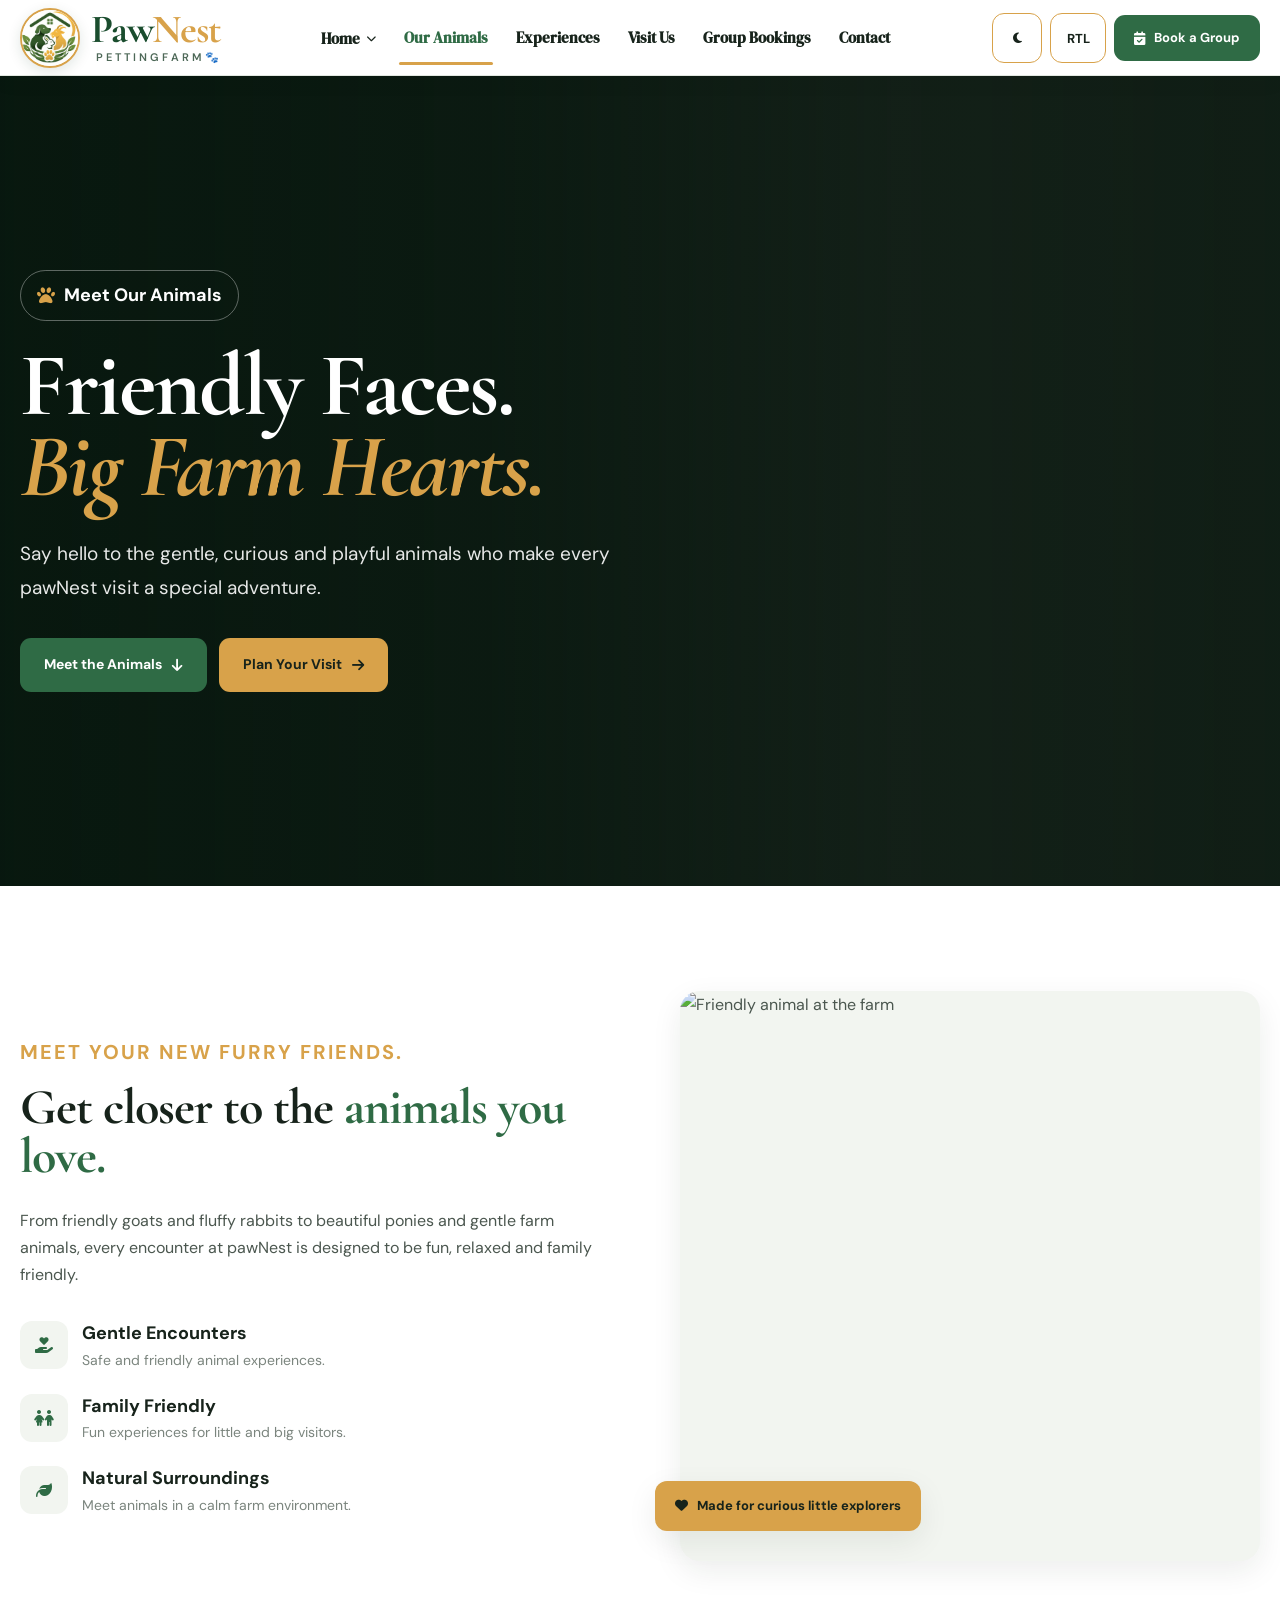
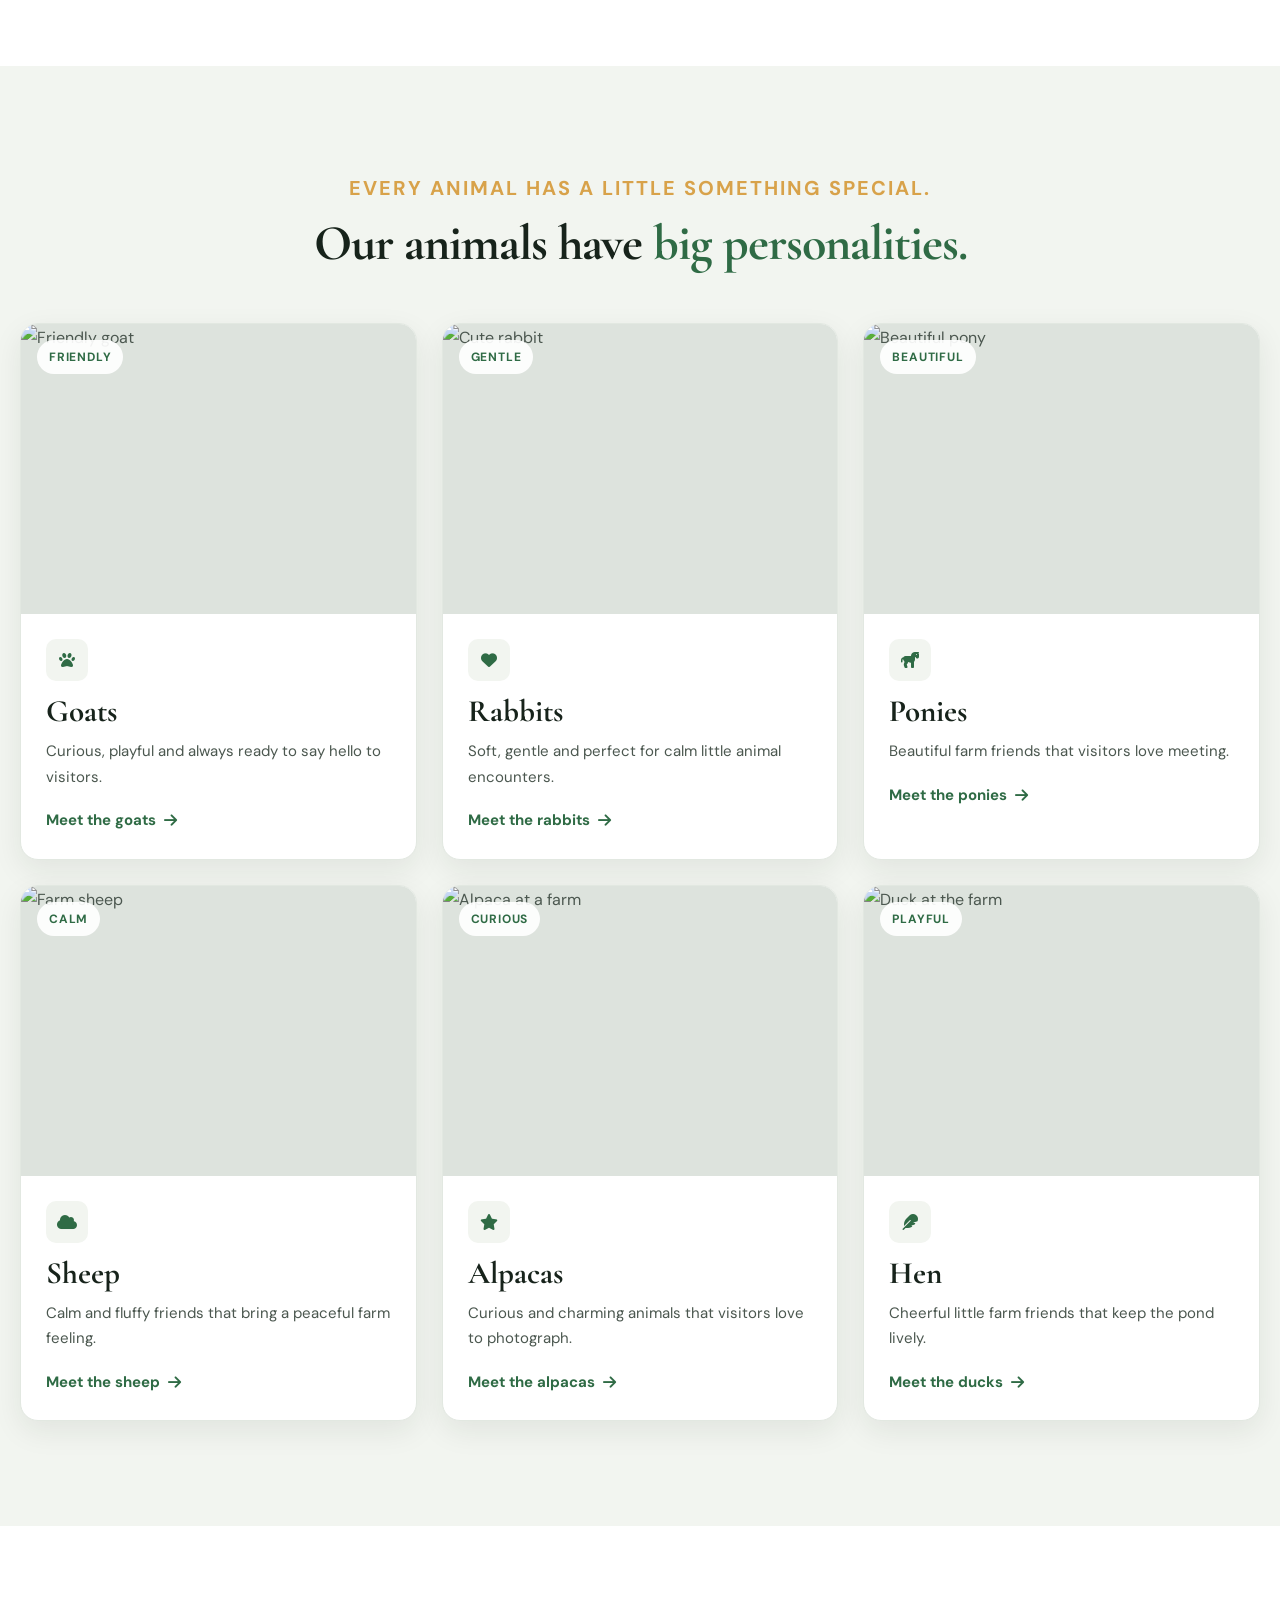
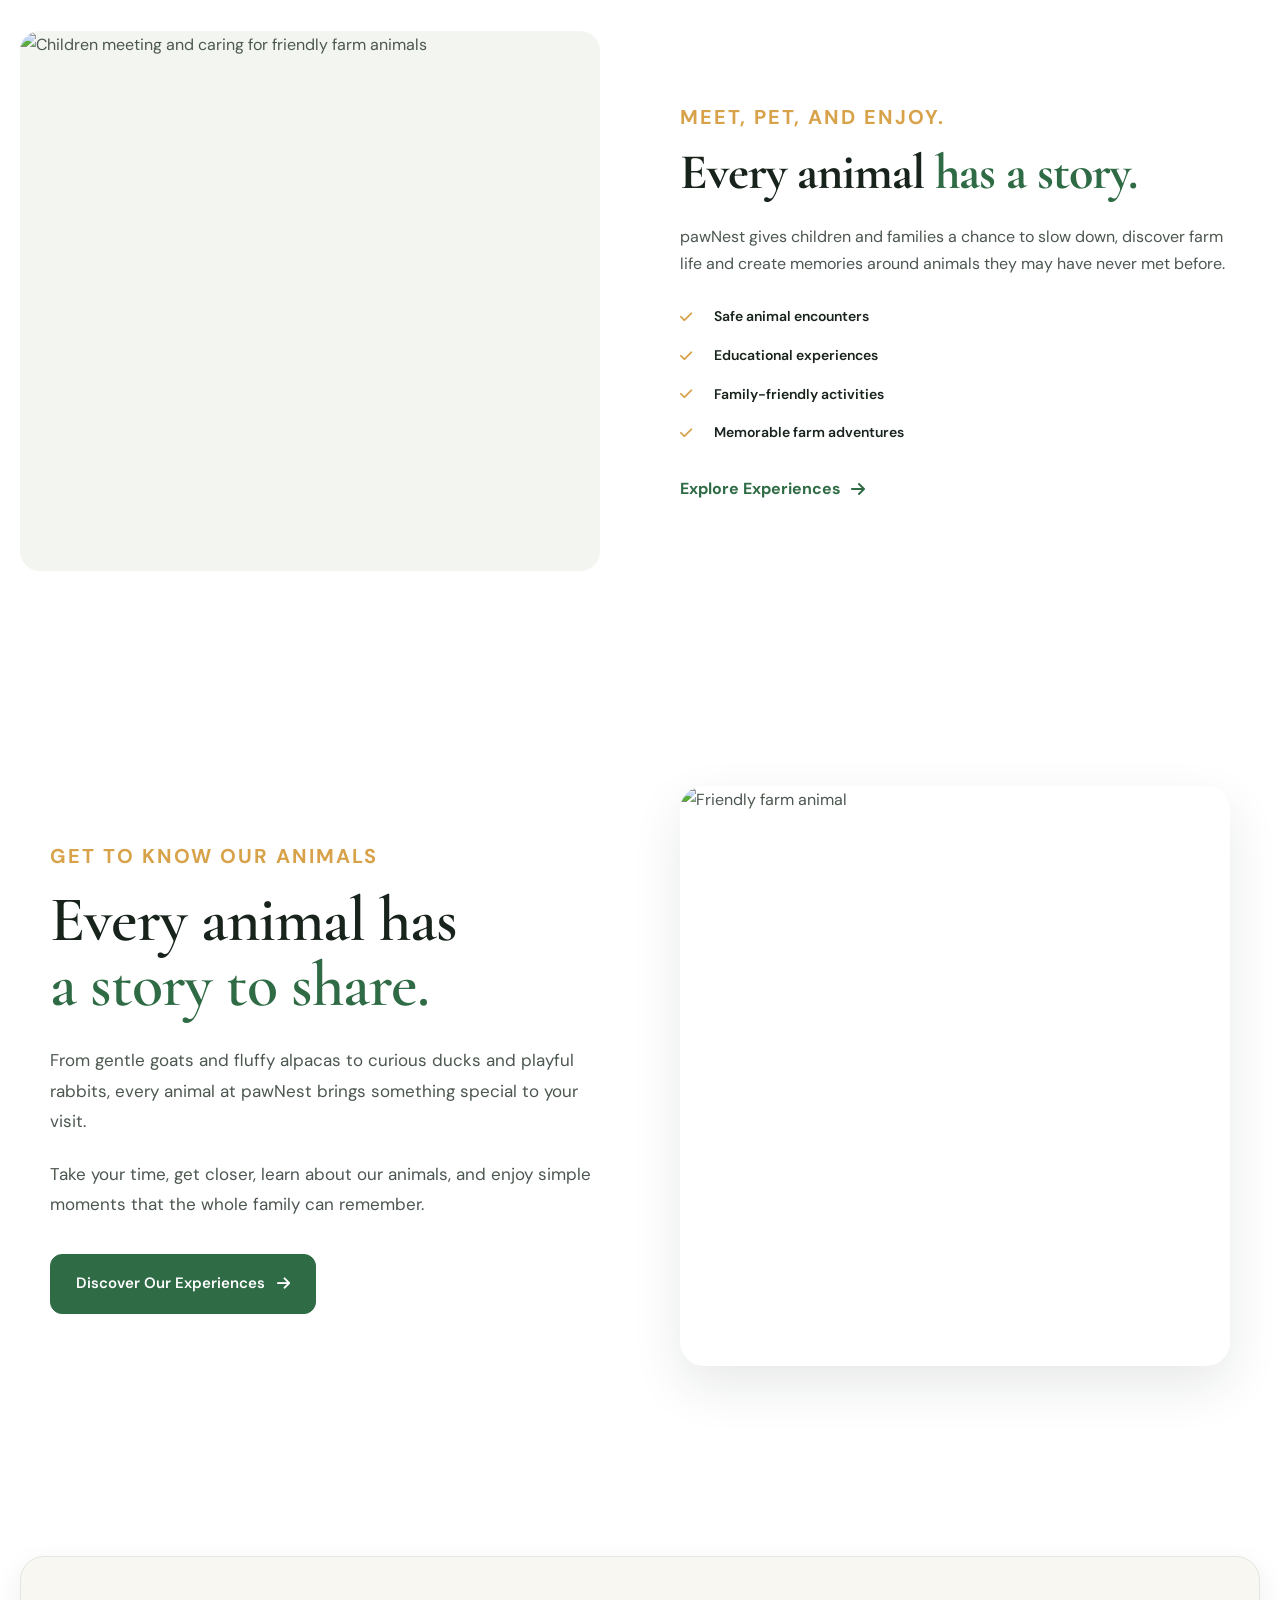
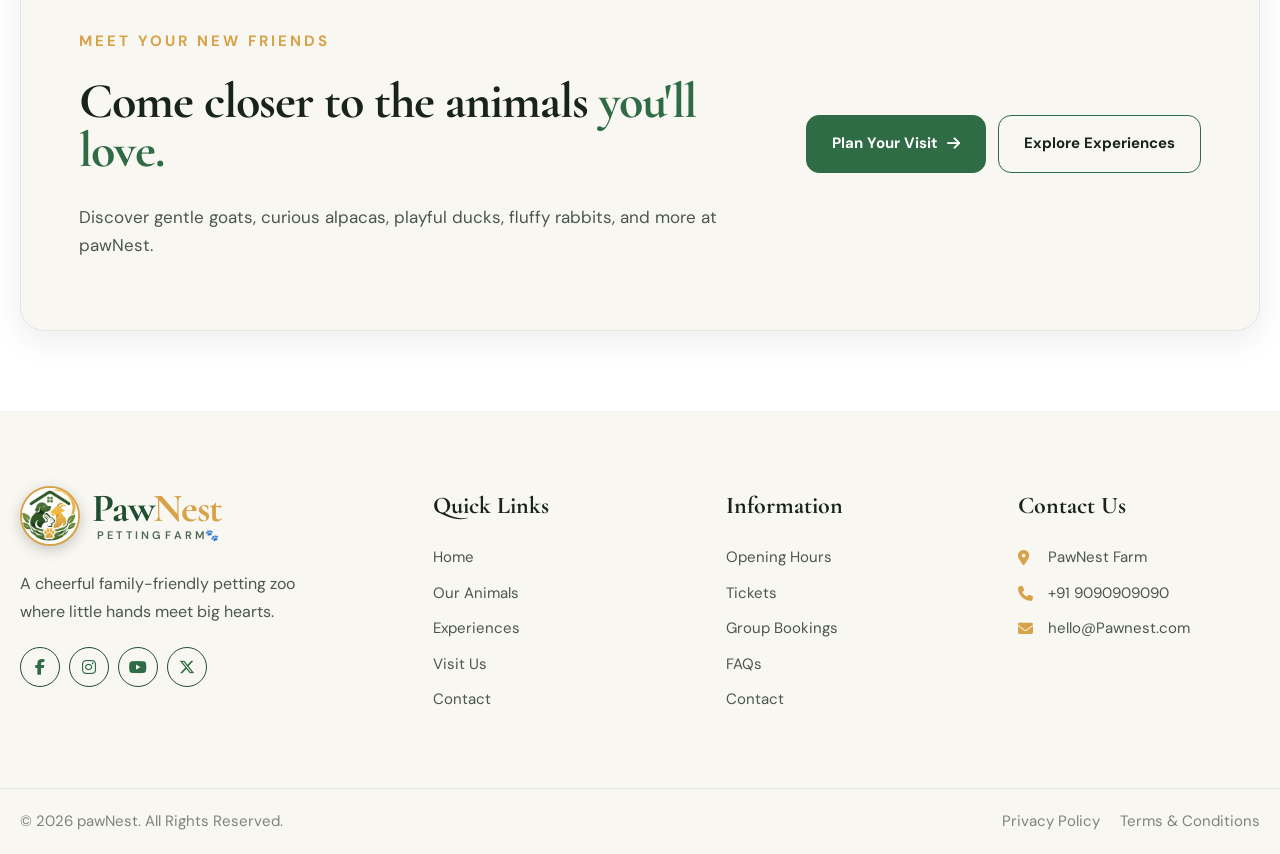
==== commit ac2ed3a4: "Add files via upload" ====
--- a/animals.html
+++ b/animals.html
@@ -69,11 +69,11 @@
                 <span class="logo-brand">
 
                     <span class="logo-text">
-                        <span class="logo-main">paw</span><span class="logo-accent">Nest</span>
+                        <span class="logo-main">Paw</span><span class="logo-accent">Nest</span>
                     </span>
 
                     <small class="logo-caption">
-                        A Home for Every Paw 🐾
+                        P E T T I N G F A R M 🐾
                     </small>
 
                 </span>
@@ -327,8 +327,8 @@
                 <div class="intro-content reveal-left">
 
                     <span class="section-label">
-                        LIFE AT PAWNEST
-                    </span>
+                    Meet your new furry friends.
+                </span>
 
 
                     <h2>
@@ -460,11 +460,10 @@
 
 
                 <div class="section-heading reveal">
-
-                    <span class="section-label">
-                        MEET THE FAMILY
-                    </span>
-
+                        <span class="section-label">
+                    Every animal has a little something special.
+                </span>
+                   
                     <h2>
 
                         Our animals have
@@ -745,7 +744,7 @@
                             </div>
 
                             <h3>
-                                Ducks
+                                Hen
                             </h3>
 
                             <p>
@@ -786,18 +785,19 @@
 
                 <div class="experience-image reveal-left">
 
-                    <img
-                        src="https://images.unsplash.com/photo-1596461404969-9ae70f2830c1?auto=format&fit=crop&w=1200&q=85"
-                        alt="Family animal experience">
-
+                   <img
+    src="https://zooexpres.cz/uploads/2026/03/co-delat-v-brne-v-lete-nejlepsi-kontaktni-zoo-a-aktivity-pro-deti.webp"
+    alt="Children meeting and caring for friendly farm animals"
+>
                 </div>
 
 
                 <div class="experience-content reveal-right">
 
-                    <span class="section-label">
-                        MORE THAN A VISIT
-                    </span>
+                   <span class="section-label">
+                    Meet, pet, and enjoy.
+                </span>
+
 
 
                     <h2>
@@ -882,9 +882,9 @@
 
                 <div class="animal-story-content">
 
-                    <span class="section-eyebrow">
-                        MORE THAN JUST ANIMALS
-                    </span>
+                   <span class="section-label">
+                    Get to know our animals
+                </span>
 
 
                     <h2>
@@ -1030,7 +1030,7 @@
                             <span class="footer-logo-text">
 
                                 <span class="logo-main">
-                                    paw
+                                    Paw
                                 </span>
 
                                 <span class="logo-accent">
@@ -1041,7 +1041,7 @@
 
 
                             <small class="footer-logo-caption">
-                                A Home for Every Paw 🐾
+                                P E T T I N G F A R M🐾
                             </small>
 
                         </span>
--- a/animals.css
+++ b/animals.css
@@ -324,7 +324,7 @@
         "DM Sans",
         sans-serif;
 
-    font-size: 10px;
+    font-size: 11px;
 
     line-height: 1.2;
 
@@ -333,6 +333,7 @@
     color: #4D6857;
 
     white-space: nowrap;
+    transform: translateX(5px);
 }
 
 
@@ -904,7 +905,9 @@
 
     max-width:
         850px;
-}
+       
+}
+
 
 .hero-content h1 span {
 
@@ -912,6 +915,9 @@
 
     color:
         var(--secondary);
+         font-style: italic;
+       
+        
 }
 
 
@@ -1069,7 +1075,7 @@
         var(--secondary);
 
     font-size:
-        15px;
+        20px;
 
     font-weight:
         700;
@@ -1100,7 +1106,7 @@
     font-size:
         clamp(42px,
             5vw,
-            68px);
+            50px);
 
     line-height:
         0.98;
@@ -1742,7 +1748,7 @@
    ANIMAL STORY
 ========================================================= */
 
-.animal-story-section {
+/*.animal-story-section {
 
     padding:
         90px 22px;
@@ -1908,6 +1914,390 @@
 
     transform:
         translateY(-2px);
+}*/
+/* =========================================================
+   ANIMAL STORY SECTION
+   LEFT = HEADING + CONTENT
+   RIGHT = IMAGE
+========================================================= */
+
+.animal-story-section {
+    width: 100%;
+    padding: 110px 0;
+    background: var(--section-bg, #ffffff);
+    overflow: hidden;
+}
+
+
+/* =========================================================
+   MAIN CONTAINER
+========================================================= */
+
+.animal-story-container {
+    width: min(1200px, calc(100% - 100px));
+    margin: 0 auto;
+
+    display: grid;
+    grid-template-columns: minmax(0, 1fr) minmax(0, 1fr);
+
+    align-items: center;
+    gap: 80px;
+}
+
+
+/* =========================================================
+   LEFT CONTENT
+========================================================= */
+
+.animal-story-content {
+    width: 100%;
+    max-width: 560px;
+
+    order: 1;
+}
+
+
+/* =========================================================
+   HEADING
+========================================================= */
+
+.animal-story-content h2 {
+    margin: 0 0 28px;
+
+    font-family: "Cormorant Garamond", serif;
+    font-size: clamp(48px, 5vw, 70px);
+    font-weight: 600;
+
+    line-height: 1.02;
+    letter-spacing: -1px;
+
+    color: var(--dark, #17231B);
+}
+
+
+.animal-story-content h2 span {
+    display: block;
+
+    color: var(--primary, #2F6B45);
+}
+
+
+/* =========================================================
+   PARAGRAPHS
+========================================================= */
+
+.animal-story-content p {
+    margin: 0 0 22px;
+
+    max-width: 550px;
+
+    font-family: "DM Sans", sans-serif;
+    font-size: 17px;
+    font-weight: 400;
+
+    line-height: 1.8;
+
+    color: var(--text, #4B574F);
+}
+
+
+/* =========================================================
+   BUTTON
+========================================================= */
+
+.story-btn {
+    display: inline-flex;
+    align-items: center;
+    justify-content: center;
+
+    gap: 12px;
+
+    margin-top: 12px;
+    padding: 16px 25px;
+
+    background: var(--primary, #2F6B45);
+    color: #ffffff;
+
+    border: 1px solid var(--primary, #2F6B45);
+    border-radius: 12px;
+
+    text-decoration: none;
+
+    font-family: "DM Sans", sans-serif;
+    font-size: 15px;
+    font-weight: 600;
+
+    transition:
+        background 0.3s ease,
+        transform 0.3s ease,
+        box-shadow 0.3s ease;
+}
+
+
+.story-btn i {
+    font-size: 15px;
+    transition: transform 0.3s ease;
+}
+
+
+.story-btn:hover {
+    background: var(--primary-dark, #214D32);
+
+    transform: translateY(-3px);
+
+    box-shadow: 0 10px 25px rgba(47, 107, 69, 0.20);
+}
+
+
+.story-btn:hover i {
+    transform: translateX(5px);
+}
+
+
+/* =========================================================
+   RIGHT IMAGE
+========================================================= */
+
+.animal-story-image {
+    width: 100%;
+
+    order: 2;
+
+    position: relative;
+}
+
+
+.animal-story-image img {
+    display: block;
+
+    width: 100%;
+    height: 580px;
+
+    object-fit: cover;
+    object-position: center;
+
+    border-radius: 24px;
+
+    box-shadow: 0 20px 50px rgba(23, 35, 27, 0.10);
+
+    transition:
+        transform 0.5s ease,
+        box-shadow 0.5s ease;
+}
+
+
+/* IMAGE HOVER */
+
+.animal-story-image:hover img {
+    transform: scale(1.02);
+
+    box-shadow: 0 25px 60px rgba(23, 35, 27, 0.15);
+}
+
+
+/* =========================================================
+   DARK MODE
+========================================================= */
+
+body.dark-mode .animal-story-section {
+    background: #17231B;
+}
+
+
+body.dark-mode .animal-story-content h2 {
+    color: #ffffff;
+}
+
+
+body.dark-mode .animal-story-content h2 span {
+    color: #D8A24A;
+}
+
+
+body.dark-mode .animal-story-content p {
+    color: #D5DDD7;
+}
+
+
+body.dark-mode .animal-story-image img {
+    box-shadow: 0 20px 50px rgba(0, 0, 0, 0.30);
+}
+
+
+/* =========================================================
+   LARGE DESKTOP
+========================================================= */
+
+@media (min-width: 1400px) {
+
+    .animal-story-container {
+        width: min(1250px, calc(100% - 120px));
+        gap: 90px;
+    }
+
+    .animal-story-image img {
+        height: 620px;
+    }
+}
+
+
+/* =========================================================
+   TABLET
+========================================================= */
+
+@media (max-width: 1100px) {
+
+    .animal-story-section {
+        padding: 90px 0;
+    }
+
+    .animal-story-container {
+        width: calc(100% - 70px);
+        gap: 55px;
+    }
+
+    .animal-story-content h2 {
+        font-size: 52px;
+    }
+
+    .animal-story-content p {
+        font-size: 16px;
+    }
+
+    .animal-story-image img {
+        height: 500px;
+    }
+}
+
+
+/* =========================================================
+   SMALL TABLET
+========================================================= */
+
+@media (max-width: 850px) {
+
+    .animal-story-container {
+        width: calc(100% - 50px);
+        gap: 40px;
+    }
+
+    .animal-story-content h2 {
+        font-size: 45px;
+    }
+
+    .animal-story-image img {
+        height: 450px;
+    }
+}
+
+
+/* =========================================================
+   MOBILE
+========================================================= */
+
+@media (max-width: 768px) {
+
+    .animal-story-section {
+        padding: 70px 0;
+    }
+
+
+    .animal-story-container {
+        width: calc(100% - 40px);
+
+        display: flex;
+        flex-direction: column;
+
+        gap: 45px;
+    }
+
+
+    /* TEXT FIRST */
+
+    .animal-story-content {
+        order: 1;
+
+        width: 100%;
+        max-width: 100%;
+    }
+
+
+    /* IMAGE SECOND */
+
+    .animal-story-image {
+        order: 2;
+
+        width: 100%;
+    }
+
+
+    .animal-story-content h2 {
+        font-size: 46px;
+        line-height: 1.05;
+        letter-spacing: -0.5px;
+    }
+
+
+    .animal-story-content p {
+        max-width: 100%;
+
+        font-size: 16px;
+        line-height: 1.75;
+    }
+
+
+    .story-btn {
+        padding: 15px 22px;
+    }
+
+
+    .animal-story-image img {
+        width: 100%;
+        height: 420px;
+
+        border-radius: 20px;
+    }
+}
+
+
+/* =========================================================
+   SMALL MOBILE
+========================================================= */
+
+@media (max-width: 480px) {
+
+    .animal-story-section {
+        padding: 55px 0;
+    }
+
+
+    .animal-story-container {
+        width: calc(100% - 30px);
+
+        gap: 35px;
+    }
+
+
+    .animal-story-content h2 {
+        font-size: 39px;
+    }
+
+
+    .animal-story-content p {
+        font-size: 15px;
+    }
+
+
+    .animal-story-image img {
+        height: 350px;
+
+        border-radius: 18px;
+    }
+
+
+    .story-btn {
+        width: 100%;
+    }
 }
 
 
@@ -2098,7 +2488,9 @@
     transform:
         translateY(-2px);
 }
-
+.container .cta-eyebrow{
+    font-size: 20px;
+}
 
 /* =========================================================
    FOOTER
@@ -2484,12 +2876,13 @@
     display: block;
     margin-top: 3.5px;
     font-family: "DM Sans", sans-serif;
-    font-size: 10.5px;
+    font-size: 11px;
     line-height: 1.2;
     font-weight: 600;
-    color: #B5D2BF !important;
+    color:var(--primary) !important;
     letter-spacing: 0.01em;
     white-space: nowrap;
+    transform: translateX(5px);
 }
 
 
@@ -2509,7 +2902,7 @@
    SOCIAL
 ========================================================= */
 
-.social-links {
+/*.social-links {
 
     display: flex;
 
@@ -2544,6 +2937,61 @@
     border-color: var(--primary);
 
     color: white;
+}*/
+.social-links {
+
+    display: flex;
+
+    gap: 9px;
+
+    margin-top: 22px;
+}
+
+.social-links a {
+
+    width: 40px;
+    height: 40px;
+
+    border:
+        1px solid var(--primary-dark);
+
+    border-radius: 50%;
+
+    display: grid;
+
+    place-items: center;
+
+    color: var(--primary);
+
+    transition: var(--transition);
+}
+
+.social-links a:hover {
+
+    background: var(--secondary);
+
+    border-color: var(--primary);
+
+    color: white;
+}
+body.dark-mode .social-links a {
+
+    border-color:
+        #2B3830;
+
+    color:
+        #D8A24A;
+}
+
+body.dark-mode .social-links a:hover {
+
+    background:
+        var(--primary);
+
+    color:
+        #FFFFFF;
+border-color:
+        var(--primary);
 }
 
 
@@ -2566,7 +3014,8 @@
 
     font-family:
         "Cormorant Garamond",
-        serif;
+       
+     serif;
 
     font-size: 24px;
 
@@ -3494,4 +3943,99 @@
         scroll-behavior:
             auto !important;
     }
+}
+/* =========================================================
+   FOOTER LOGO COLOR FIX
+========================================================= */
+
+/* =========================================================
+   HEADER LOGO — KEEP PRIMARY GREEN IN DARK MODE
+========================================================= */
+
+body.dark-mode .logo-text .logo-main,
+body.dark-mode .logo-main {
+    color: var(--primary-dark) !important;
+}
+
+body.dark-mode .logo-text .logo-accent,
+body.dark-mode .logo-accent {
+    color: var(--secondary) !important;
+}
+
+/* Logo caption */
+body.dark-mode .logo-caption {
+    color: var(--muted) !important;
+}
+
+/* Footer logo main text = Primary Green */
+.footer-logo-text .logo-main {
+    color: var(--primary-dark) !important;
+}
+
+/* Footer logo accent text = Secondary Gold */
+.footer-logo-text .logo-accent {
+    color: var(--secondary) !important;
+}
+
+/* Dark mode lo kuda same logo colors */
+body.dark-mode .footer-logo-text .logo-main {
+    color: var(--primary) !important;
+}
+
+body.dark-mode .footer-logo-text .logo-accent {
+    color: var(--secondary) !important;
+}
+/* =========================================================
+   HEADER + FOOTER LOGO TEXT
+   BOLD & BIG
+========================================================= */
+
+/* HEADER LOGO */
+.logo-text,
+.logo-text .logo-main,
+.logo-text .logo-accent {
+    font-family: "Cormorant Garamond", serif;
+    font-size: 40px !important;
+    font-weight: 700 !important;
+    line-height: 0.9 !important;
+    letter-spacing: -0.03em;
+}
+
+/* FOOTER LOGO */
+.footer-logo-text,
+.footer-logo-text .logo-main,
+.footer-logo-text .logo-accent {
+    font-family: "Cormorant Garamond", serif;
+    font-size: 40px !important;
+    font-weight: 700 !important;
+    line-height: 0.9 !important;
+    letter-spacing: -0.03em;
+}
+
+/* DARK MODE — LOGO COLORS SAME GA UNDALI */
+body.dark-mode .logo-text .logo-main,
+body.dark-mode .logo-main,
+body.dark-mode .footer-logo-text .logo-main {
+    color: var(--primary) !important;
+}
+
+body.dark-mode .logo-text .logo-accent,
+body.dark-mode .logo-accent,
+body.dark-mode .footer-logo-text .logo-accent {
+    color: var(--secondary) !important;
+}
+/* =========================================================
+   HEADER + FOOTER LOGO CAPTION — SAME DARK MODE COLOR
+========================================================= */
+
+/* Light mode */
+.logo-caption,
+.footer-logo-caption {
+    color: #4D6857 !important;
+}
+
+/* Dark mode — same color as header caption */
+body.dark-mode .logo-caption,
+body.dark-mode .footer-logo-caption {
+    color: #A5AEA7 !important;
 }
